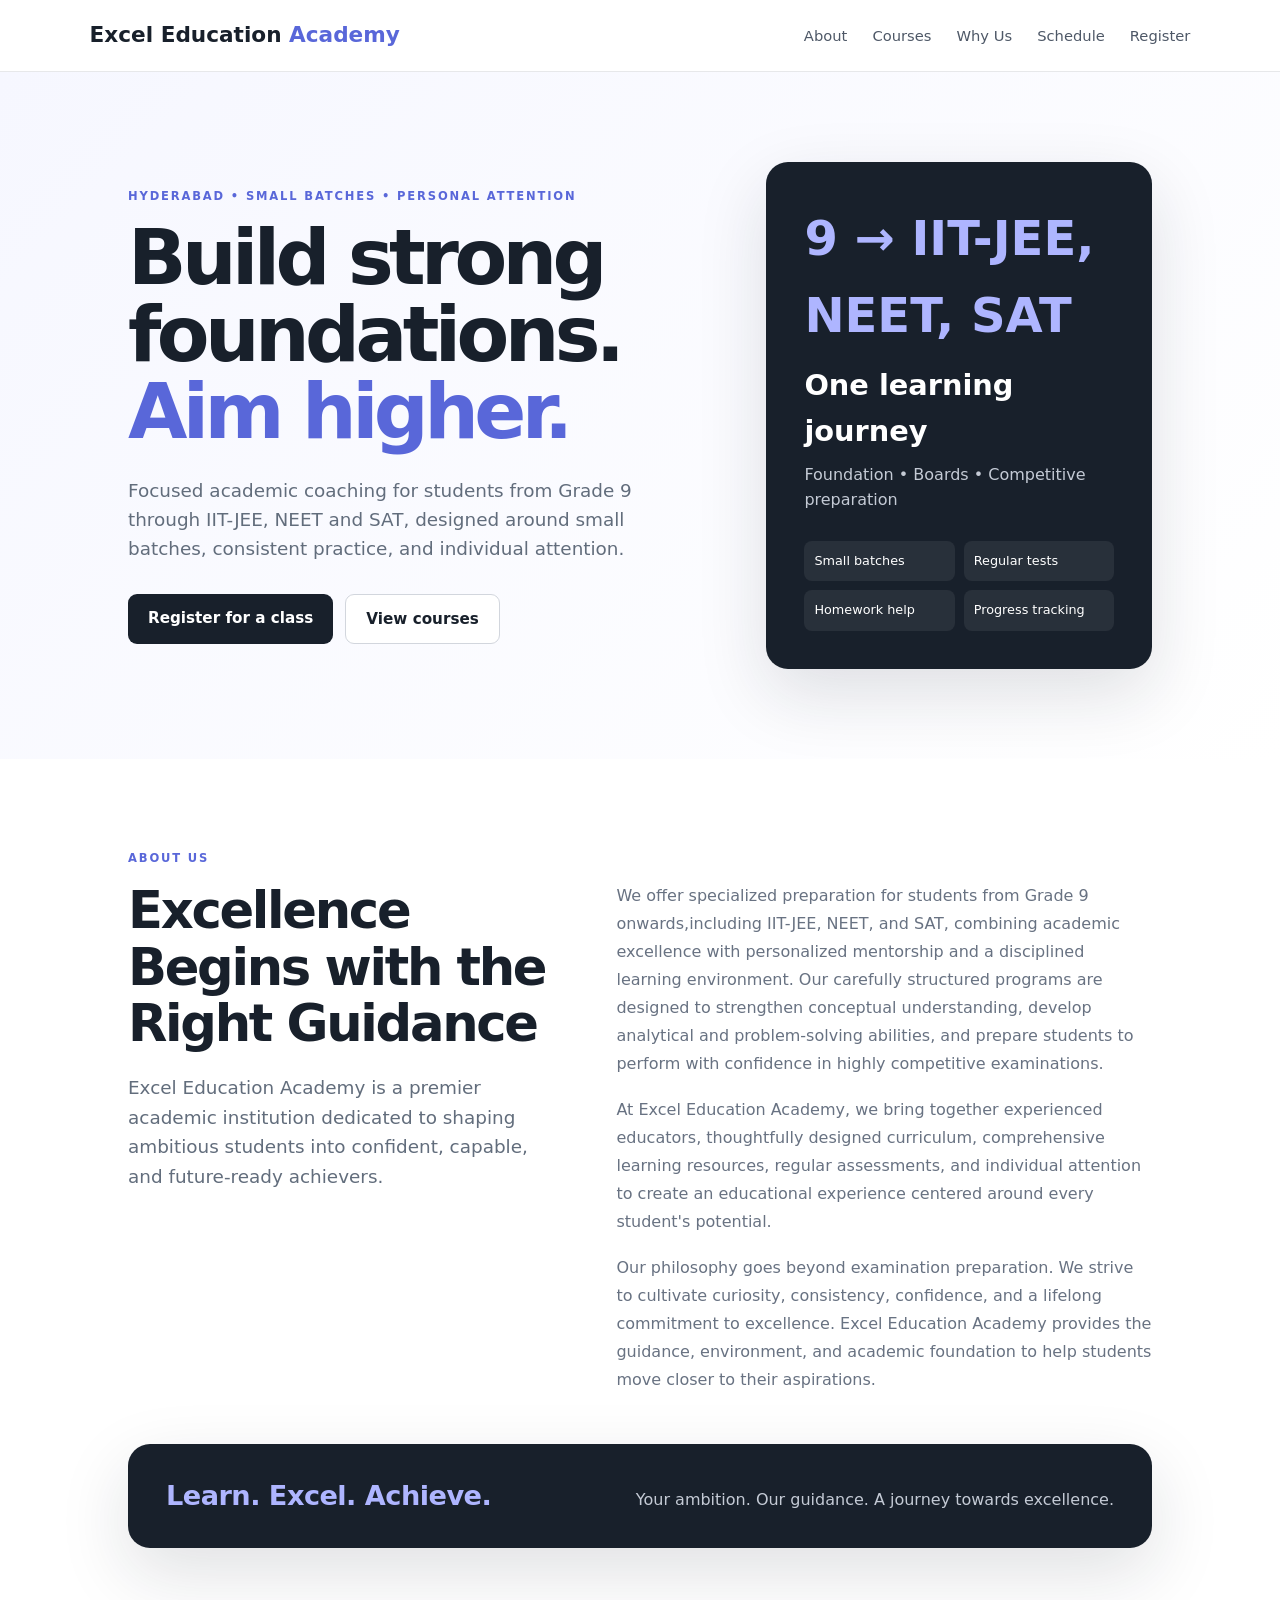
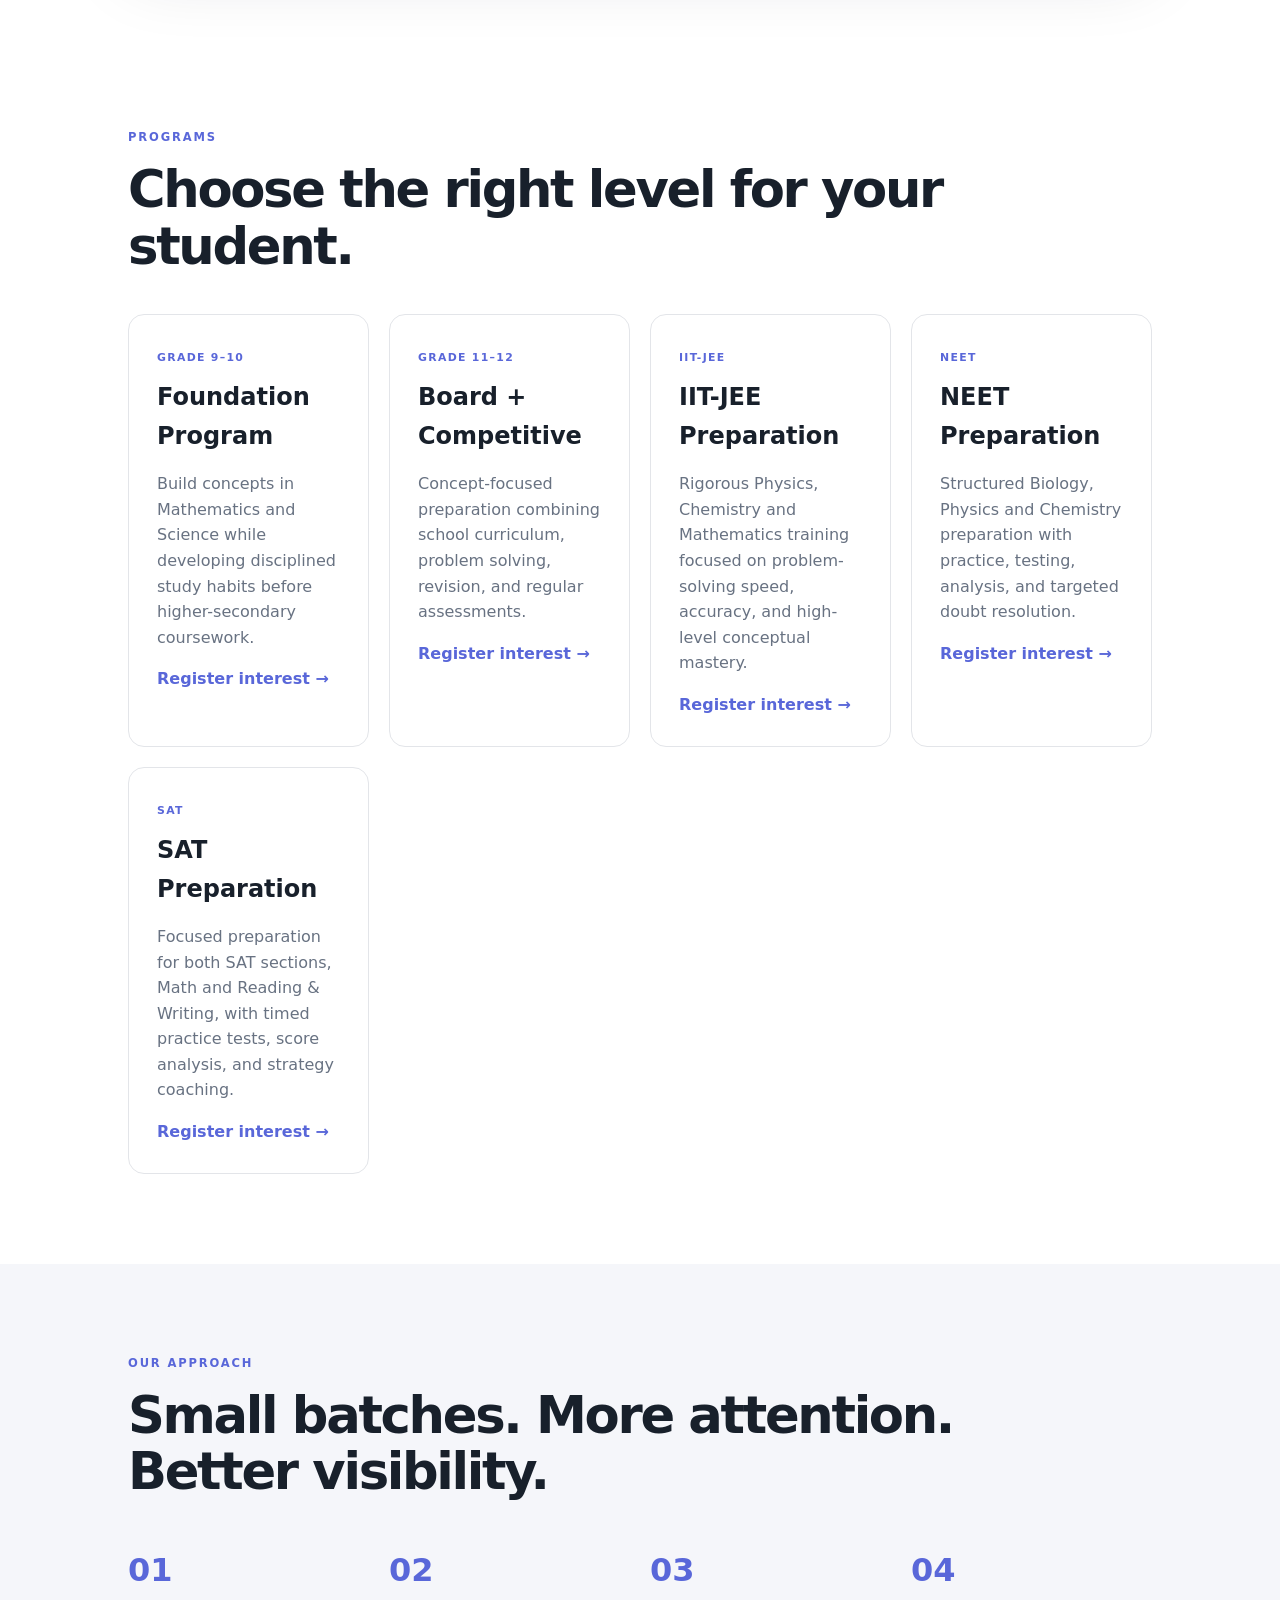
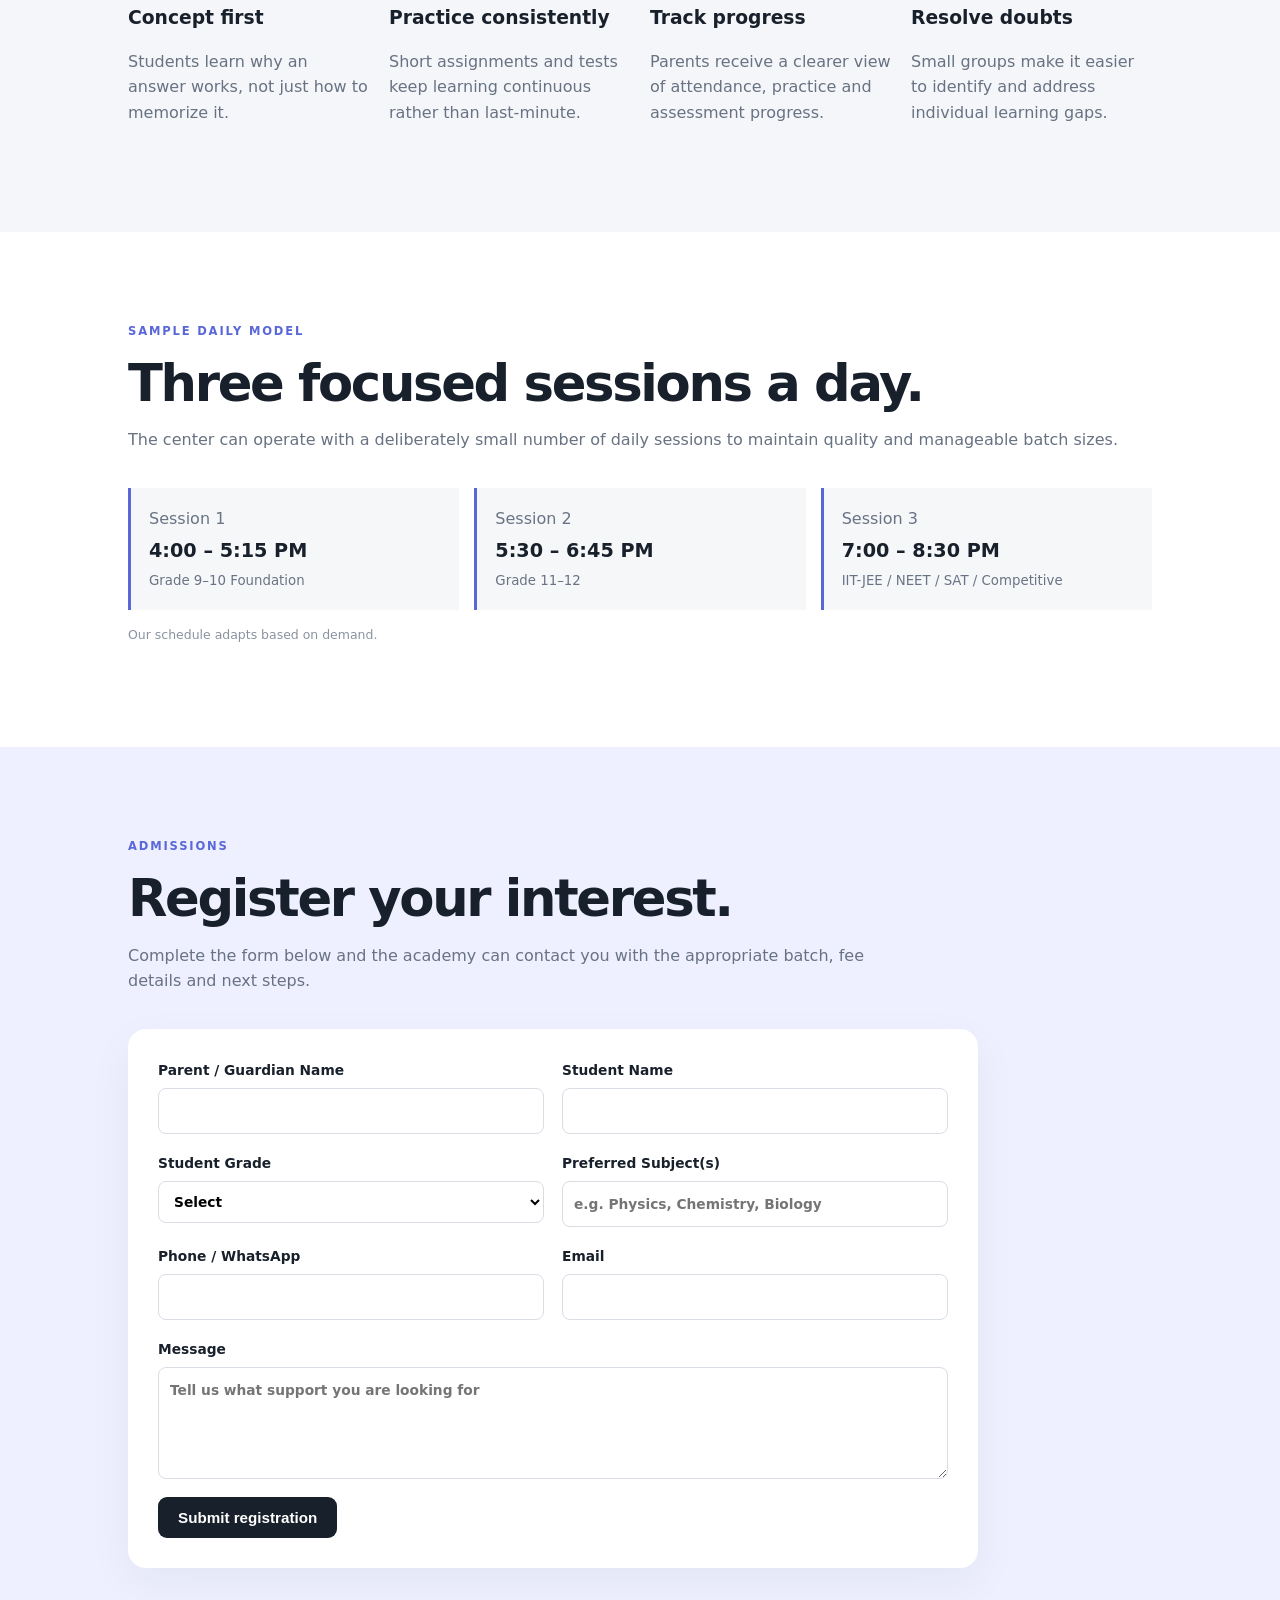
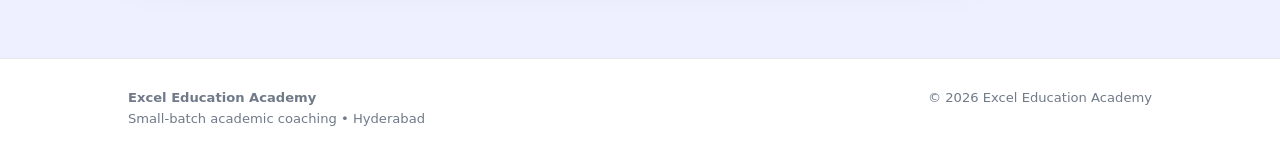
==== index.html @ d850e9dc "Update index.html" ====
<!DOCTYPE html>
<html lang="en">
<head>
<meta charset="UTF-8">
<meta name="viewport" content="width=device-width, initial-scale=1.0">
<meta name="description" content="Small-batch academic coaching for Grade 9 through IIT JEE, NEET and SAT">
<title>Excel Education Academy | Small-Batch Coaching</title>
<link rel="stylesheet" href="style.css">
</head>
<body>
<header>
  <div class="brand">Excel Education<span> Academy</span></div>
  <nav>
    <a href="#about">About</a>
    <a href="#courses">Courses</a>
    <a href="#why">Why Us</a>
    <a href="#schedule">Schedule</a>
    <a href="#register">Register</a>
  </nav>
</header>

<section class="hero">
  <div>
    <div class="eyebrow">HYDERABAD • SMALL BATCHES • PERSONAL ATTENTION</div>
    <h1>Build strong foundations.<br><em>Aim higher.</em></h1>
    <p>Focused academic coaching for students from Grade 9 through IIT-JEE, NEET and SAT, designed around small batches, consistent practice, and individual attention.</p>
    <div class="buttons">
      <a class="btn dark" href="#register">Register for a class</a>
      <a class="btn light" href="#courses">View courses</a>
    </div>
  </div>
  <div class="hero-box">
    <div class="number">9 → IIT-JEE, NEET, SAT</div>
    <h3>One learning journey</h3>
    <p>Foundation • Boards • Competitive preparation</p>
    <div class="mini-grid"><span>Small batches</span><span>Regular tests</span><span>Homework help</span><span>Progress tracking</span></div>
  </div>
</section>

<section id="about" class="section">
  <div class="eyebrow">ABOUT US</div>
  <div class="about-wrap">
    <div class="about-lead">
      <h2>Excellence Begins with the Right Guidance</h2>
      <p class="lede">Excel Education Academy is a premier academic institution dedicated to shaping ambitious students into confident, capable, and future-ready achievers.</p>
    </div>
    <div class="about-body">
      <p>We offer specialized preparation for students from Grade 9 onwards,including IIT-JEE, NEET, and SAT, combining academic excellence with personalized mentorship and a disciplined learning environment. Our carefully structured programs are designed to strengthen conceptual understanding, develop analytical and problem-solving abilities, and prepare students to perform with confidence in highly competitive examinations.</p>
      <p>At Excel Education Academy, we bring together experienced educators, thoughtfully designed curriculum, comprehensive learning resources, regular assessments, and individual attention to create an educational experience centered around every student's potential.</p>
      <p>Our philosophy goes beyond examination preparation. We strive to cultivate curiosity, consistency, confidence, and a lifelong commitment to excellence. Excel Education Academy provides the guidance, environment, and academic foundation to help students move closer to their aspirations.</p>
    </div>
  </div>
  <div class="about-close">
    <p class="motto">Learn. Excel. Achieve.</p>
    <p class="sub">Your ambition. Our guidance. A journey towards excellence.</p>
  </div>
</section>

<section id="courses" class="section">
  <div class="eyebrow">PROGRAMS</div>
  <h2>Choose the right level for your student.</h2>
  
<div class="cards">
  <article>
    <b>GRADE 9–10</b>
    <h3>Foundation Program</h3>
    <p>Build concepts in Mathematics and Science while developing disciplined study habits before higher-secondary coursework.</p>
    <a href="#register">Register interest →</a>
  </article>

  <article>
    <b>GRADE 11–12</b>
    <h3>Board + Competitive</h3>
    <p>Concept-focused preparation combining school curriculum, problem solving, revision, and regular assessments.</p>
    <a href="#register">Register interest →</a>
  </article>

  <article>
    <b>IIT-JEE</b>
    <h3>IIT-JEE Preparation</h3>
    <p>Rigorous Physics, Chemistry and Mathematics training focused on problem-solving speed, accuracy, and high-level conceptual mastery.</p>
    <a href="#register">Register interest →</a>
  </article>

  <article>
    <b>NEET</b>
    <h3>NEET Preparation</h3>
    <p>Structured Biology, Physics and Chemistry preparation with practice, testing, analysis, and targeted doubt resolution.</p>
    <a href="#register">Register interest →</a>
  </article>

  <article>
    <b>SAT</b>
    <h3>SAT Preparation</h3>
    <p>Focused preparation for both SAT sections, Math and Reading & Writing, with timed practice tests, score analysis, and strategy coaching.</p>
    <a href="#register">Register interest →</a>
  </article>
</div>

</section>

<section id="why" class="section pale">
  <div class="eyebrow">OUR APPROACH</div>
  <h2>Small batches. More attention. Better visibility.</h2>
  <div class="features">
    <div><strong>01</strong><h3>Concept first</h3><p>Students learn why an answer works, not just how to memorize it.</p></div>
    <div><strong>02</strong><h3>Practice consistently</h3><p>Short assignments and tests keep learning continuous rather than last-minute.</p></div>
    <div><strong>03</strong><h3>Track progress</h3><p>Parents receive a clearer view of attendance, practice and assessment progress.</p></div>
    <div><strong>04</strong><h3>Resolve doubts</h3><p>Small groups make it easier to identify and address individual learning gaps.</p></div>
  </div>
</section>

<section id="schedule" class="section">
  <div class="eyebrow">SAMPLE DAILY MODEL</div>
  <h2>Three focused sessions a day.</h2>
  <p class="intro">The center can operate with a deliberately small number of daily sessions to maintain quality and manageable batch sizes.</p>
  <div class="schedule">
    <div><span>Session 1</span><b>4:00 – 5:15 PM</b><small>Grade 9–10 Foundation</small></div>
    <div><span>Session 2</span><b>5:30 – 6:45 PM</b><small>Grade 11–12</small></div>
    <div><span>Session 3</span><b>7:00 – 8:30 PM</b><small>IIT-JEE / NEET / SAT / Competitive</small></div>
  </div>
  <p class="note">Our schedule adapts based on demand.</p>
</section>

<section id="register" class="register">
  <div class="section">
    <div class="eyebrow">ADMISSIONS</div>
    <h2>Register your interest.</h2>
    <p class="intro">Complete the form below and the academy can contact you with the appropriate batch, fee details and next steps.</p>
    <form action="https://formsubmit.co/connect.sristi@gmail.com" method="POST">
      <input type="hidden" name="_subject" value="New Excel Education Academy Registration">
      <input type="hidden" name="_captcha" value="true">
      <input type="hidden" name="_template" value="table">
      <label>Parent / Guardian Name<input required name="parent_name" type="text"></label>
      <label>Student Name<input required name="student_name" type="text"></label>
      <label>Student Grade
        <select required name="grade">
          <option value="">Select</option><option>Grade 9</option><option>Grade 10</option>
          <option>Grade 11</option><option>Grade 12</option><option>IIT-JEE</option><option>NEET</option><option>SAT</option>
        </select>
      </label>
      <label>Preferred Subject(s)<input name="subjects" type="text" placeholder="e.g. Physics, Chemistry, Biology"></label>
      <label>Phone / WhatsApp<input required name="phone" type="tel"></label>
      <label>Email<input required name="email" type="email"></label>
      <label>Message<textarea name="message" rows="4" placeholder="Tell us what support you are looking for"></textarea></label>
      <button class="btn dark" type="submit">Submit registration</button>
      </form>
  </div>
</section>

<footer>
  <div><strong>Excel Education Academy</strong><br>Small-batch academic coaching • Hyderabad</div>
  <div>© 2026 Excel Education Academy</div>
</footer>
</body>
</html>
---- style.css ----
*{box-sizing:border-box}html{scroll-behavior:smooth}body{margin:0;font-family:Inter,system-ui,-apple-system,"Segoe UI",sans-serif;color:#18202b;line-height:1.6}header{height:72px;padding:0 7%;display:flex;align-items:center;justify-content:space-between;border-bottom:1px solid #e7e8ea;background:#fff;position:sticky;top:0;z-index:5}.brand{font-size:1.35rem;font-weight:850}.brand span{color:#5967d9}nav{display:flex;gap:25px}nav a{text-decoration:none;color:#4e5867;font-size:.92rem}.hero{padding:90px 10%;min-height:570px;display:grid;grid-template-columns:1.2fr .8fr;gap:60px;align-items:center;background:linear-gradient(135deg,#f6f7ff,#fff)}.eyebrow{font-size:.72rem;font-weight:850;letter-spacing:.16em;color:#5967d9;margin-bottom:15px}.hero h1{font-size:clamp(3rem,6vw,5.6rem);line-height:1;letter-spacing:-.06em;margin:0}.hero h1 em{font-style:normal;color:#5967d9}.hero p{font-size:1.15rem;color:#626d7c;max-width:650px;margin:25px 0 30px}.buttons{display:flex;gap:12px;flex-wrap:wrap}.btn{display:inline-block;padding:12px 20px;border-radius:9px;text-decoration:none;font-weight:750;border:0;cursor:pointer;font-size:.95rem}.dark{background:#18202b;color:#fff}.dark:hover{background:#5967d9}.light{border:1px solid #d2d6dd;color:#18202b;background:#fff}.hero-box{background:#18202b;color:#fff;border-radius:22px;padding:38px;min-height:320px;display:flex;flex-direction:column;justify-content:center;box-shadow:0 25px 70px #18202b22}.number{font-size:3rem;font-weight:850;color:#aeb5ff}.hero-box h3{font-size:1.8rem;margin:8px 0}.hero-box p{font-size:1rem;margin:0;color:#c4cad5}.mini-grid{display:grid;grid-template-columns:1fr 1fr;gap:9px;margin-top:28px}.mini-grid span{padding:10px;background:#ffffff12;border-radius:8px;font-size:.8rem}.section{padding:90px 10%;max-width:1400px;margin:auto}.section h2,.register h2{font-size:clamp(2.1rem,4vw,3.5rem);line-height:1.1;letter-spacing:-.045em;margin:0;max-width:850px}.cards{display:grid;grid-template-columns:repeat(4,1fr);gap:20px;margin-top:40px}.cards article{border:1px solid #e3e5e9;border-radius:16px;padding:28px;min-height:260px}.cards b{font-size:.68rem;color:#5967d9;letter-spacing:.12em}.cards h3{font-size:1.5rem;margin:10px 0}.cards p,.intro{color:#687282}.cards a{color:#5967d9;font-weight:750;text-decoration:none}.pale{max-width:none;background:#f5f6fa}.features{max-width:1200px;margin:45px auto 0;display:grid;grid-template-columns:repeat(4,1fr);gap:20px}.features strong{font-size:2rem;color:#5967d9}.features h3{margin:7px 0}.features p{color:#687282}.schedule{display:grid;grid-template-columns:repeat(3,1fr);gap:15px;margin-top:35px}.schedule div{border-left:3px solid #5967d9;padding:18px;background:#f6f7f9}.schedule span,.schedule small{display:block;color:#697385}.schedule b{display:block;font-size:1.2rem;margin:4px 0}.note{font-size:.78rem;color:#8b93a0;margin-top:15px}.register{background:#eef0ff}.register form{max-width:850px;margin-top:35px;background:#fff;padding:30px;border-radius:18px;display:grid;grid-template-columns:1fr 1fr;gap:18px;box-shadow:0 15px 45px #18202b0d}.register label{font-weight:700;font-size:.86rem}.register label:nth-of-type(7){grid-column:1/-1}.register input,.register select,.register textarea{display:block;width:100%;margin-top:7px;border:1px solid #d9dde4;border-radius:8px;padding:11px;font:inherit;background:#fff}.register button{width:max-content}.form-note{grid-column:1/-1;font-size:.75rem;color:#7d8794;margin:0}.register .intro{max-width:750px}footer{padding:28px 10%;border-top:1px solid #e6e8ec;display:flex;justify-content:space-between;color:#707a88;font-size:.82rem}#about{scroll-margin-top:72px}.about-wrap{display:grid;grid-template-columns:1fr 1.25fr;gap:60px;align-items:start;margin-top:0}.about-lead .lede{font-size:1.15rem;color:#626d7c;margin:22px 0 0;max-width:460px}.about-body p{color:#687282;line-height:1.75;margin:0 0 18px;max-width:62ch}.about-body p:last-child{margin-bottom:0}.about-close{margin-top:50px;background:#18202b;color:#fff;border-radius:22px;padding:30px 38px;display:flex;flex-wrap:wrap;align-items:baseline;justify-content:space-between;gap:10px 40px;box-shadow:0 25px 70px #18202b22}.about-close .motto{font-size:1.7rem;font-weight:850;letter-spacing:-.02em;color:#aeb5ff;margin:0}.about-close .sub{color:#c4cad5;margin:0}@media(max-width:1100px){.cards{grid-template-columns:repeat(2,1fr)}}@media(max-width:850px){header{padding:0 5%}nav{gap:10px}nav a:nth-child(-n+3){display:none}.hero{grid-template-columns:1fr;padding:70px 7%}.section{padding:70px 7%}.cards,.features,.schedule{grid-template-columns:1fr}.register form{grid-template-columns:1fr}.register label:nth-of-type(7){grid-column:auto}.about-wrap{grid-template-columns:1fr;gap:24px}.about-close{padding:26px}.form-note{grid-column:auto}footer{padding:25px 7%;display:block}footer div+div{margin-top:10px}}
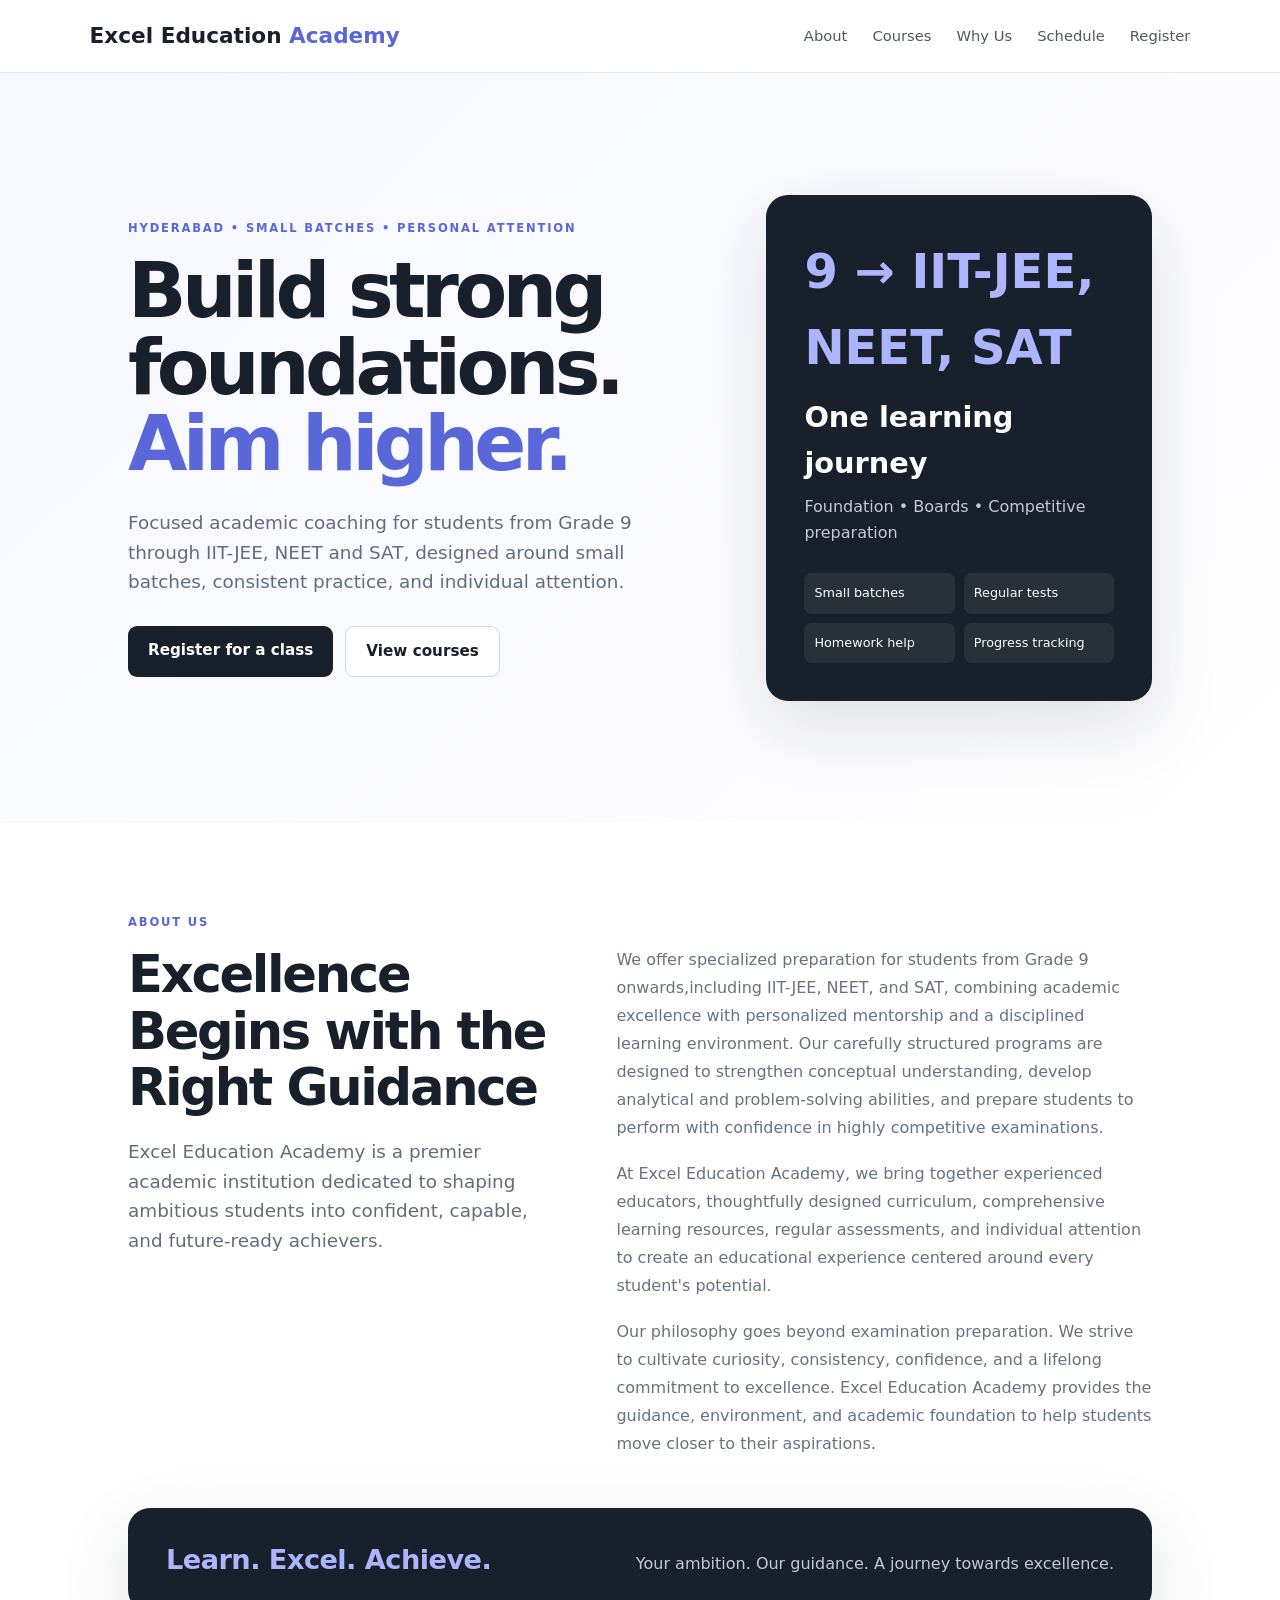
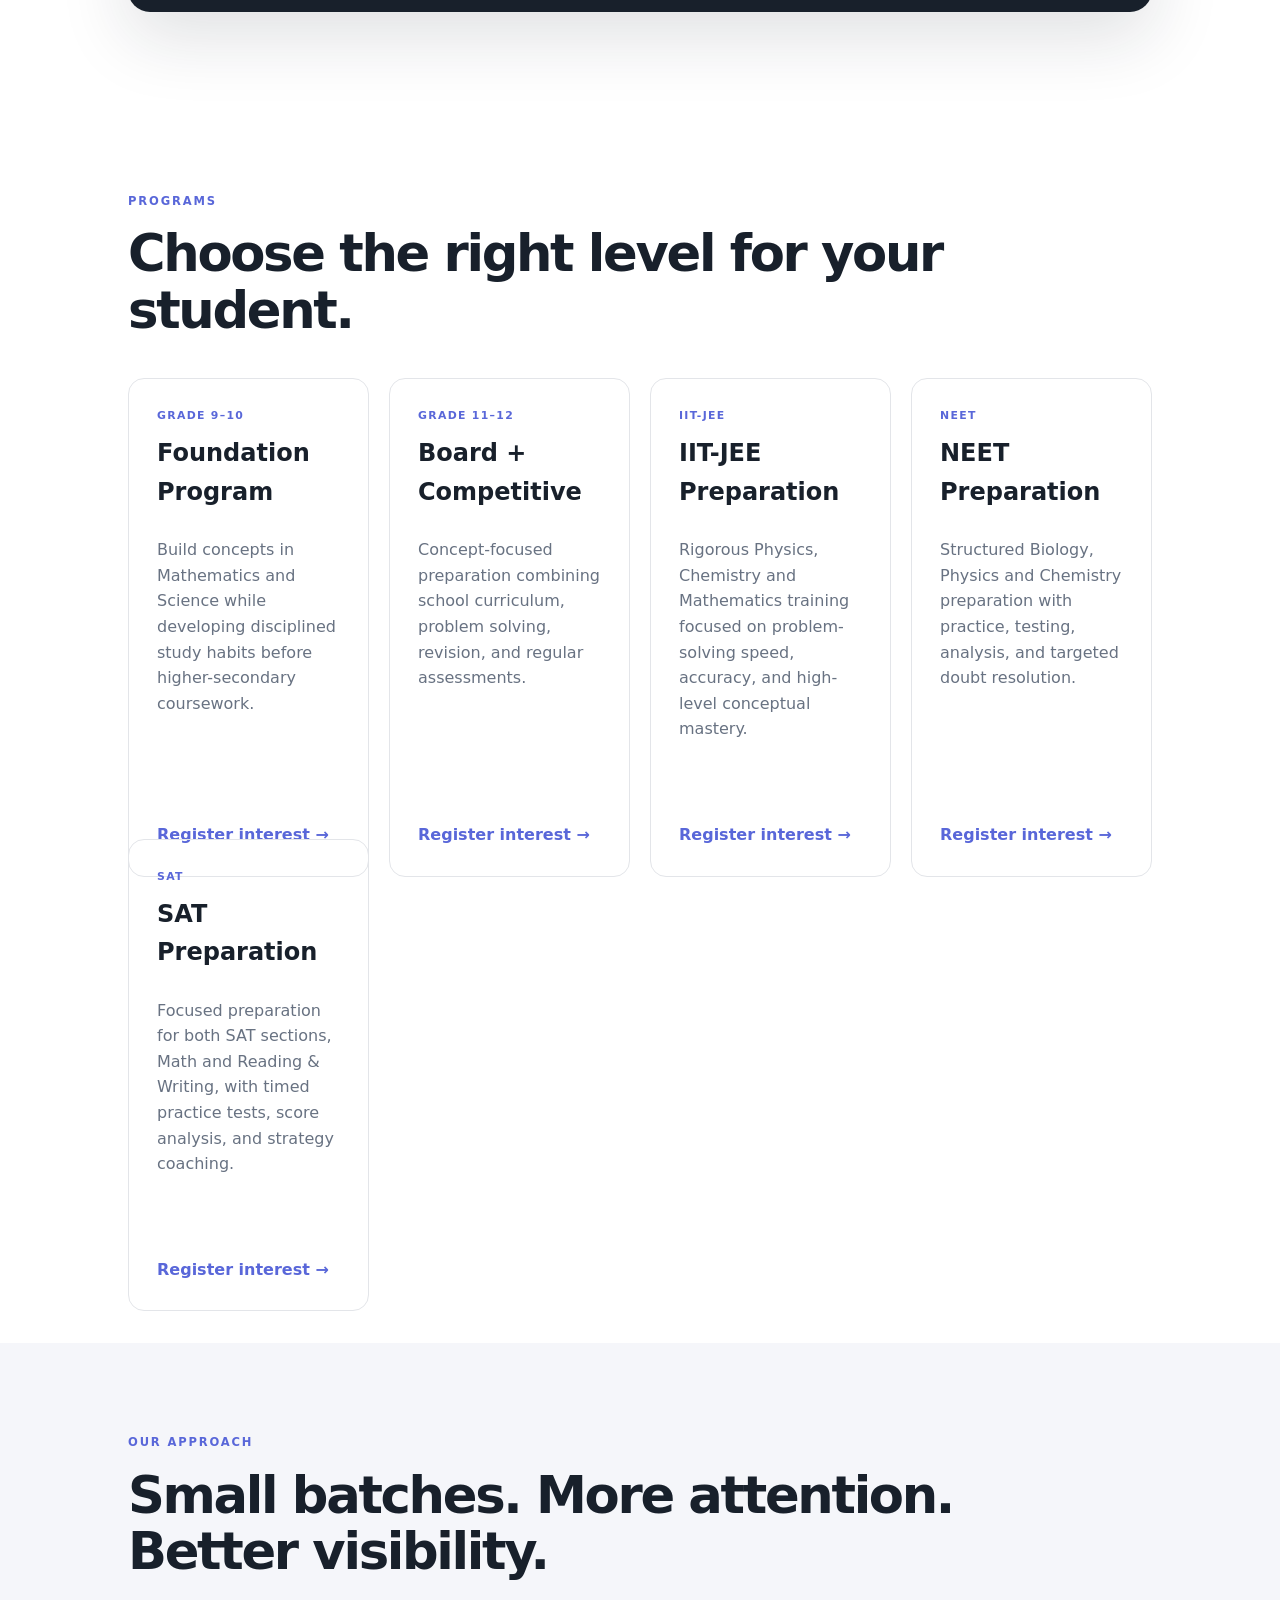
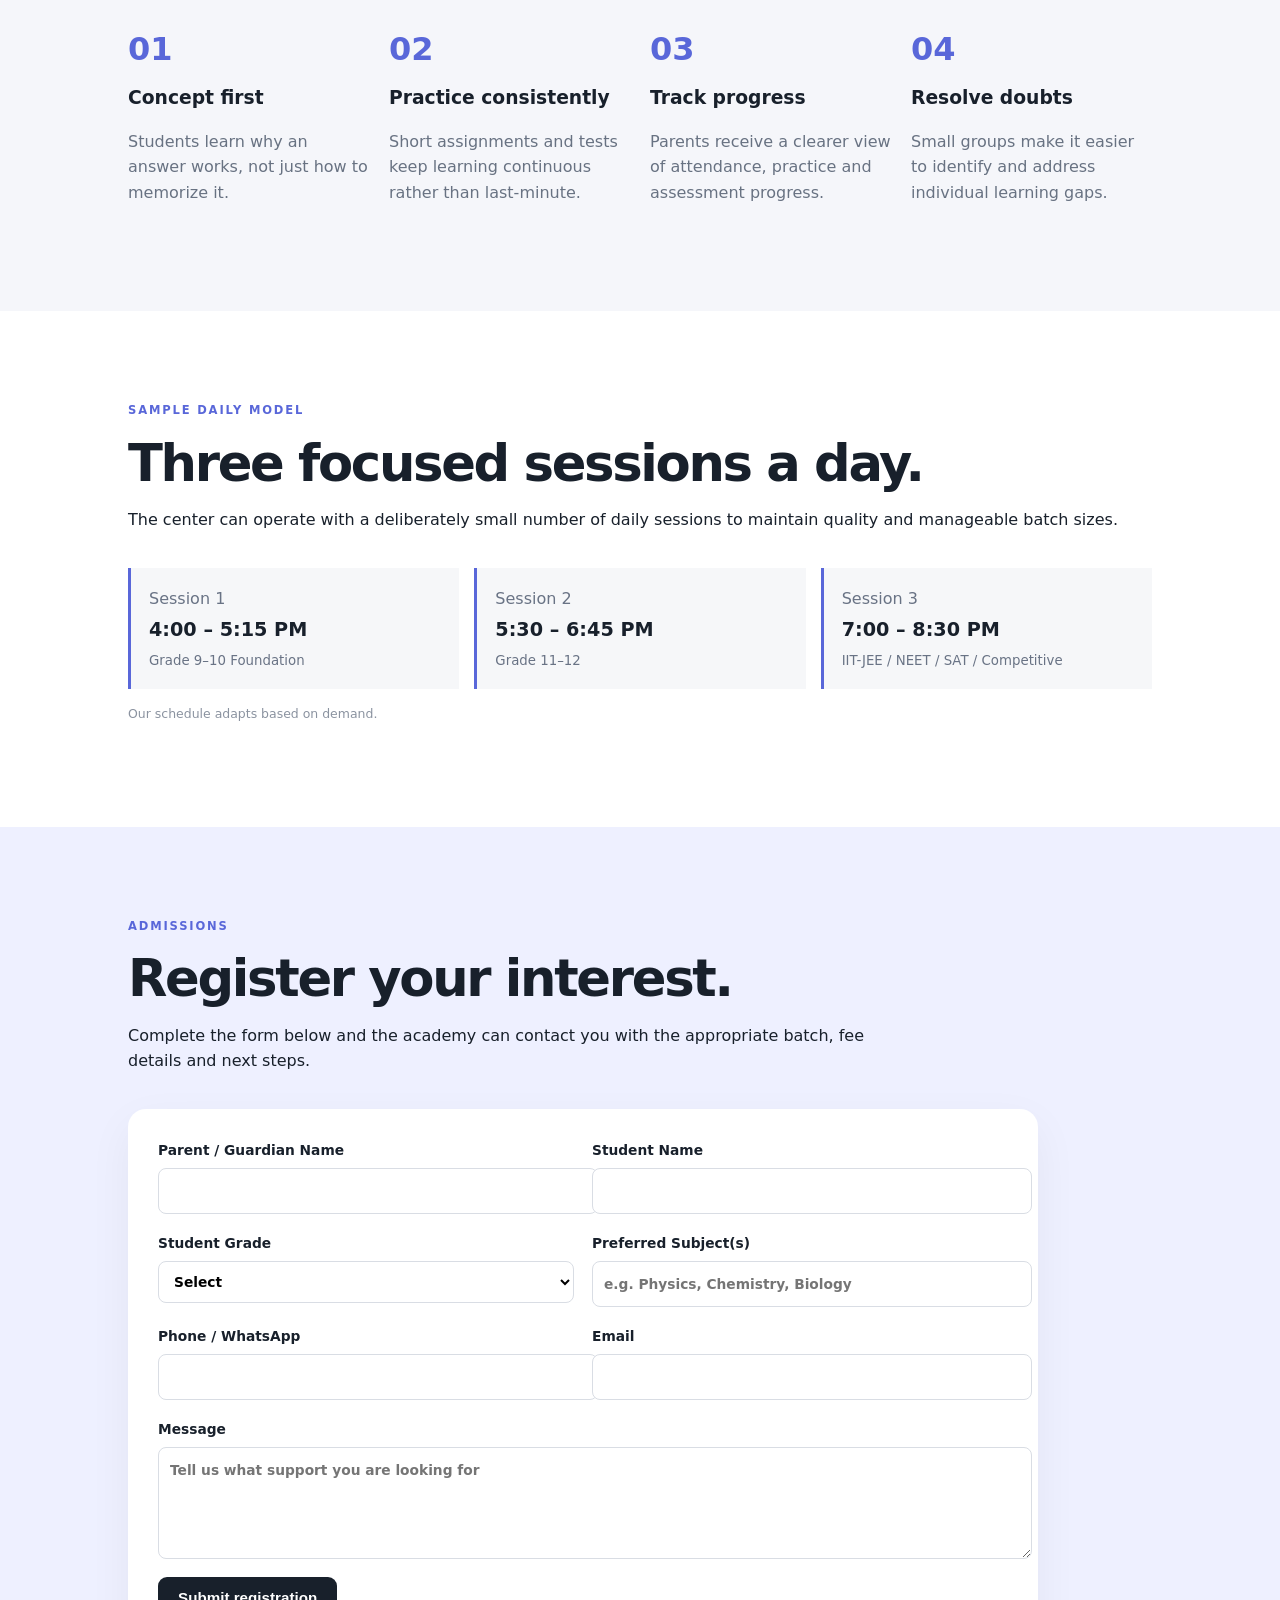
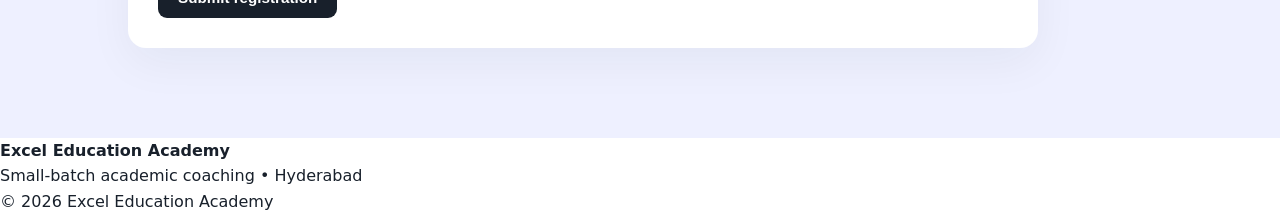
==== commit 690b545c: "Update index.html" ====
--- a/index.html
+++ b/index.html
@@ -59,7 +59,6 @@
 <section id="courses" class="section">
   <div class="eyebrow">PROGRAMS</div>
   <h2>Choose the right level for your student.</h2>
-  
 <div class="cards">
   <article>
     <b>GRADE 9–10</b>
--- a/style.css
+++ b/style.css
@@ -1 +1,427 @@
-*{box-sizing:border-box}html{scroll-behavior:smooth}body{margin:0;font-family:Inter,system-ui,-apple-system,"Segoe UI",sans-serif;color:#18202b;line-height:1.6}header{height:72px;padding:0 7%;display:flex;align-items:center;justify-content:space-between;border-bottom:1px solid #e7e8ea;background:#fff;position:sticky;top:0;z-index:5}.brand{font-size:1.35rem;font-weight:850}.brand span{color:#5967d9}nav{display:flex;gap:25px}nav a{text-decoration:none;color:#4e5867;font-size:.92rem}.hero{padding:90px 10%;min-height:570px;display:grid;grid-template-columns:1.2fr .8fr;gap:60px;align-items:center;background:linear-gradient(135deg,#f6f7ff,#fff)}.eyebrow{font-size:.72rem;font-weight:850;letter-spacing:.16em;color:#5967d9;margin-bottom:15px}.hero h1{font-size:clamp(3rem,6vw,5.6rem);line-height:1;letter-spacing:-.06em;margin:0}.hero h1 em{font-style:normal;color:#5967d9}.hero p{font-size:1.15rem;color:#626d7c;max-width:650px;margin:25px 0 30px}.buttons{display:flex;gap:12px;flex-wrap:wrap}.btn{display:inline-block;padding:12px 20px;border-radius:9px;text-decoration:none;font-weight:750;border:0;cursor:pointer;font-size:.95rem}.dark{background:#18202b;color:#fff}.dark:hover{background:#5967d9}.light{border:1px solid #d2d6dd;color:#18202b;background:#fff}.hero-box{background:#18202b;color:#fff;border-radius:22px;padding:38px;min-height:320px;display:flex;flex-direction:column;justify-content:center;box-shadow:0 25px 70px #18202b22}.number{font-size:3rem;font-weight:850;color:#aeb5ff}.hero-box h3{font-size:1.8rem;margin:8px 0}.hero-box p{font-size:1rem;margin:0;color:#c4cad5}.mini-grid{display:grid;grid-template-columns:1fr 1fr;gap:9px;margin-top:28px}.mini-grid span{padding:10px;background:#ffffff12;border-radius:8px;font-size:.8rem}.section{padding:90px 10%;max-width:1400px;margin:auto}.section h2,.register h2{font-size:clamp(2.1rem,4vw,3.5rem);line-height:1.1;letter-spacing:-.045em;margin:0;max-width:850px}.cards{display:grid;grid-template-columns:repeat(4,1fr);gap:20px;margin-top:40px}.cards article{border:1px solid #e3e5e9;border-radius:16px;padding:28px;min-height:260px}.cards b{font-size:.68rem;color:#5967d9;letter-spacing:.12em}.cards h3{font-size:1.5rem;margin:10px 0}.cards p,.intro{color:#687282}.cards a{color:#5967d9;font-weight:750;text-decoration:none}.pale{max-width:none;background:#f5f6fa}.features{max-width:1200px;margin:45px auto 0;display:grid;grid-template-columns:repeat(4,1fr);gap:20px}.features strong{font-size:2rem;color:#5967d9}.features h3{margin:7px 0}.features p{color:#687282}.schedule{display:grid;grid-template-columns:repeat(3,1fr);gap:15px;margin-top:35px}.schedule div{border-left:3px solid #5967d9;padding:18px;background:#f6f7f9}.schedule span,.schedule small{display:block;color:#697385}.schedule b{display:block;font-size:1.2rem;margin:4px 0}.note{font-size:.78rem;color:#8b93a0;margin-top:15px}.register{background:#eef0ff}.register form{max-width:850px;margin-top:35px;background:#fff;padding:30px;border-radius:18px;display:grid;grid-template-columns:1fr 1fr;gap:18px;box-shadow:0 15px 45px #18202b0d}.register label{font-weight:700;font-size:.86rem}.register label:nth-of-type(7){grid-column:1/-1}.register input,.register select,.register textarea{display:block;width:100%;margin-top:7px;border:1px solid #d9dde4;border-radius:8px;padding:11px;font:inherit;background:#fff}.register button{width:max-content}.form-note{grid-column:1/-1;font-size:.75rem;color:#7d8794;margin:0}.register .intro{max-width:750px}footer{padding:28px 10%;border-top:1px solid #e6e8ec;display:flex;justify-content:space-between;color:#707a88;font-size:.82rem}#about{scroll-margin-top:72px}.about-wrap{display:grid;grid-template-columns:1fr 1.25fr;gap:60px;align-items:start;margin-top:0}.about-lead .lede{font-size:1.15rem;color:#626d7c;margin:22px 0 0;max-width:460px}.about-body p{color:#687282;line-height:1.75;margin:0 0 18px;max-width:62ch}.about-body p:last-child{margin-bottom:0}.about-close{margin-top:50px;background:#18202b;color:#fff;border-radius:22px;padding:30px 38px;display:flex;flex-wrap:wrap;align-items:baseline;justify-content:space-between;gap:10px 40px;box-shadow:0 25px 70px #18202b22}.about-close .motto{font-size:1.7rem;font-weight:850;letter-spacing:-.02em;color:#aeb5ff;margin:0}.about-close .sub{color:#c4cad5;margin:0}@media(max-width:1100px){.cards{grid-template-columns:repeat(2,1fr)}}@media(max-width:850px){header{padding:0 5%}nav{gap:10px}nav a:nth-child(-n+3){display:none}.hero{grid-template-columns:1fr;padding:70px 7%}.section{padding:70px 7%}.cards,.features,.schedule{grid-template-columns:1fr}.register form{grid-template-columns:1fr}.register label:nth-of-type(7){grid-column:auto}.about-wrap{grid-template-columns:1fr;gap:24px}.about-close{padding:26px}.form-note{grid-column:auto}footer{padding:25px 7%;display:block}footer div+div{margin-top:10px}}+```css
+*{box-sizing:border-box}
+html{scroll-behavior:smooth}
+body{margin:0;font-family:Inter,system-ui,-apple-system,"Segoe UI",sans-serif;color:#18202b;line-height:1.6}
+
+header{
+  height:72px;
+  padding:0 7%;
+  display:flex;
+  align-items:center;
+  justify-content:space-between;
+  border-bottom:1px solid #e7e8ea;
+  background:#fff;
+  position:sticky;
+  top:0;
+  z-index:5
+}
+
+.brand{font-size:1.35rem;font-weight:850}
+.brand span{color:#5967d9}
+
+nav{display:flex;gap:25px}
+nav a{text-decoration:none;color:#4e5867;font-size:.92rem}
+
+.hero{
+  padding:90px 10%;
+  min-height:570px;
+  display:grid;
+  grid-template-columns:1.2fr .8fr;
+  gap:60px;
+  align-items:center;
+  background:linear-gradient(135deg,#f6f7ff,#fff)
+}
+
+.eyebrow{
+  font-size:.72rem;
+  font-weight:850;
+  letter-spacing:.16em;
+  color:#5967d9;
+  margin-bottom:15px
+}
+
+.hero h1{
+  font-size:clamp(3rem,6vw,5.6rem);
+  line-height:1;
+  letter-spacing:-.06em;
+  margin:0
+}
+
+.hero h1 em{font-style:normal;color:#5967d9}
+
+.hero p{
+  font-size:1.15rem;
+  color:#626d7c;
+  max-width:650px;
+  margin:25px 0 30px
+}
+
+.buttons{display:flex;gap:12px;flex-wrap:wrap}
+
+.btn{
+  display:inline-block;
+  padding:12px 20px;
+  border-radius:9px;
+  text-decoration:none;
+  font-weight:750;
+  border:0;
+  cursor:pointer;
+  font-size:.95rem
+}
+
+.dark{background:#18202b;color:#fff}
+.dark:hover{background:#5967d9}
+
+.light{
+  border:1px solid #d2d6dd;
+  color:#18202b;
+  background:#fff
+}
+
+.hero-box{
+  background:#18202b;
+  color:#fff;
+  border-radius:22px;
+  padding:38px;
+  min-height:320px;
+  display:flex;
+  flex-direction:column;
+  justify-content:center;
+  box-shadow:0 25px 70px #18202b22
+}
+
+.number{font-size:3rem;font-weight:850;color:#aeb5ff}
+
+.hero-box h3{font-size:1.8rem;margin:8px 0}
+
+.hero-box p{
+  font-size:1rem;
+  margin:0;
+  color:#c4cad5
+}
+
+.mini-grid{
+  display:grid;
+  grid-template-columns:1fr 1fr;
+  gap:9px;
+  margin-top:28px
+}
+
+.mini-grid span{
+  padding:10px;
+  background:#ffffff12;
+  border-radius:8px;
+  font-size:.8rem
+}
+
+.section{
+  padding:90px 10%;
+  max-width:1400px;
+  margin:auto
+}
+
+.section h2,.register h2{
+  font-size:clamp(2.1rem,4vw,3.5rem);
+  line-height:1.1;
+  letter-spacing:-.045em;
+  margin:0;
+  max-width:850px
+}
+
+
+/* =========================
+   PROGRAM CARDS
+   ========================= */
+
+.cards{
+  display:grid;
+  grid-template-columns:repeat(4,1fr);
+  gap:20px;
+  margin-top:40px;
+  align-items:stretch;
+}
+
+.cards article{
+  border:1px solid #e3e5e9;
+  border-radius:16px;
+  padding:28px;
+  min-height:260px;
+
+  /* Keeps all content arranged vertically */
+  display:flex;
+  flex-direction:column;
+  height:100%;
+}
+
+.cards b{
+  font-size:.68rem;
+  color:#5967d9;
+  letter-spacing:.12em
+}
+
+.cards h3{
+  font-size:1.5rem;
+  margin:10px 0
+}
+
+.cards p{
+  color:#687282;
+
+  /* Allows the paragraph to expand so the link
+     stays at the same vertical position */
+  flex-grow:1;
+  margin-bottom:22px;
+}
+
+.cards a{
+  color:#5967d9;
+  font-weight:750;
+  text-decoration:none;
+  margin-top:auto;
+}
+
+
+/* =========================
+   OTHER SECTIONS
+   ========================= */
+
+.pale{
+  max-width:none;
+  background:#f5f6fa
+}
+
+.features{
+  max-width:1200px;
+  margin:45px auto 0;
+  display:grid;
+  grid-template-columns:repeat(4,1fr);
+  gap:20px
+}
+
+.features strong{
+  font-size:2rem;
+  color:#5967d9
+}
+
+.features h3{margin:7px 0}
+.features p{color:#687282}
+
+.schedule{
+  display:grid;
+  grid-template-columns:repeat(3,1fr);
+  gap:15px;
+  margin-top:35px
+}
+
+.schedule div{
+  border-left:3px solid #5967d9;
+  padding:18px;
+  background:#f6f7f9
+}
+
+.schedule span,.schedule small{
+  display:block;
+  color:#697385
+}
+
+.schedule b{
+  display:block;
+  font-size:1.2rem;
+  margin:4px 0
+}
+
+.note{
+  font-size:.78rem;
+  color:#8b93a0;
+  margin-top:15px
+}
+
+
+/* =========================
+   REGISTRATION
+   ========================= */
+
+.register{
+  background:#eef0ff
+}
+
+.register form{
+  max-width:850px;
+  margin-top:35px;
+  background:#fff;
+  padding:30px;
+  border-radius:18px;
+  display:grid;
+  grid-template-columns:1fr 1fr;
+  gap:18px;
+  box-shadow:0 15px 45px #18202b0d
+}
+
+.register label{
+  font-weight:700;
+  font-size:.86rem
+}
+
+.register label:nth-of-type(7){
+  grid-column:1/-1
+}
+
+.register input,
+.register select,
+.register textarea{
+  display:block;
+  width:100%;
+  margin-top:7px;
+  border:1px solid #d9dde4;
+  border-radius:8px;
+  padding:11px;
+  font:inherit;
+  background:#fff
+}
+
+.register button{width:max-content}
+
+.form-note{
+  grid-column:1/-1;
+  font-size:.75rem;
+  color:#7d8794;
+  margin:0
+}
+
+.register .intro{
+  max-width:750px
+}
+
+
+/* =========================
+   ABOUT
+   ========================= */
+
+#about{
+  scroll-margin-top:72px
+}
+
+.about-wrap{
+  display:grid;
+  grid-template-columns:1fr 1.25fr;
+  gap:60px;
+  align-items:start;
+  margin-top:0
+}
+
+.about-lead .lede{
+  font-size:1.15rem;
+  color:#626d7c;
+  margin:22px 0 0;
+  max-width:460px
+}
+
+.about-body p{
+  color:#687282;
+  line-height:1.75;
+  margin:0 0 18px;
+  max-width:62ch
+}
+
+.about-body p:last-child{
+  margin-bottom:0
+}
+
+.about-close{
+  margin-top:50px;
+  background:#18202b;
+  color:#fff;
+  border-radius:22px;
+  padding:30px 38px;
+  display:flex;
+  flex-wrap:wrap;
+  align-items:baseline;
+  justify-content:space-between;
+  gap:10px 40px;
+  box-shadow:0 25px 70px #18202b22
+}
+
+.about-close .motto{
+  font-size:1.7rem;
+  font-weight:850;
+  letter-spacing:-.02em;
+  color:#aeb5ff;
+  margin:0
+}
+
+.about-close .sub{
+  color:#c4cad5;
+  margin:0
+}
+
+
+/* =========================
+   RESPONSIVE
+   ========================= */
+
+@media(max-width:1100px){
+  .cards{
+    grid-template-columns:repeat(2,1fr)
+  }
+}
+
+@media(max-width:850px){
+
+  header{
+    padding:0 5%
+  }
+
+  nav{
+    gap:10px
+  }
+
+  nav a:nth-child(-n+3){
+    display:none
+  }
+
+  .hero{
+    grid-template-columns:1fr;
+    padding:70px 7%
+  }
+
+  .section{
+    padding:70px 7%
+  }
+
+  .cards,
+  .features,
+  .schedule{
+    grid-template-columns:1fr
+  }
+
+  .register form{
+    grid-template-columns:1fr
+  }
+
+  .register label:nth-of-type(7){
+    grid-column:auto
+  }
+
+  .about-wrap{
+    grid-template-columns:1fr;
+    gap:24px
+  }
+
+  .about-close{
+    padding:26px
+  }
+
+  .form-note{
+    grid-column:auto
+  }
+
+  footer{
+    padding:25px 7%;
+    display:block
+  }
+
+  footer div+div{
+    margin-top:10px
+  }
+}
+```
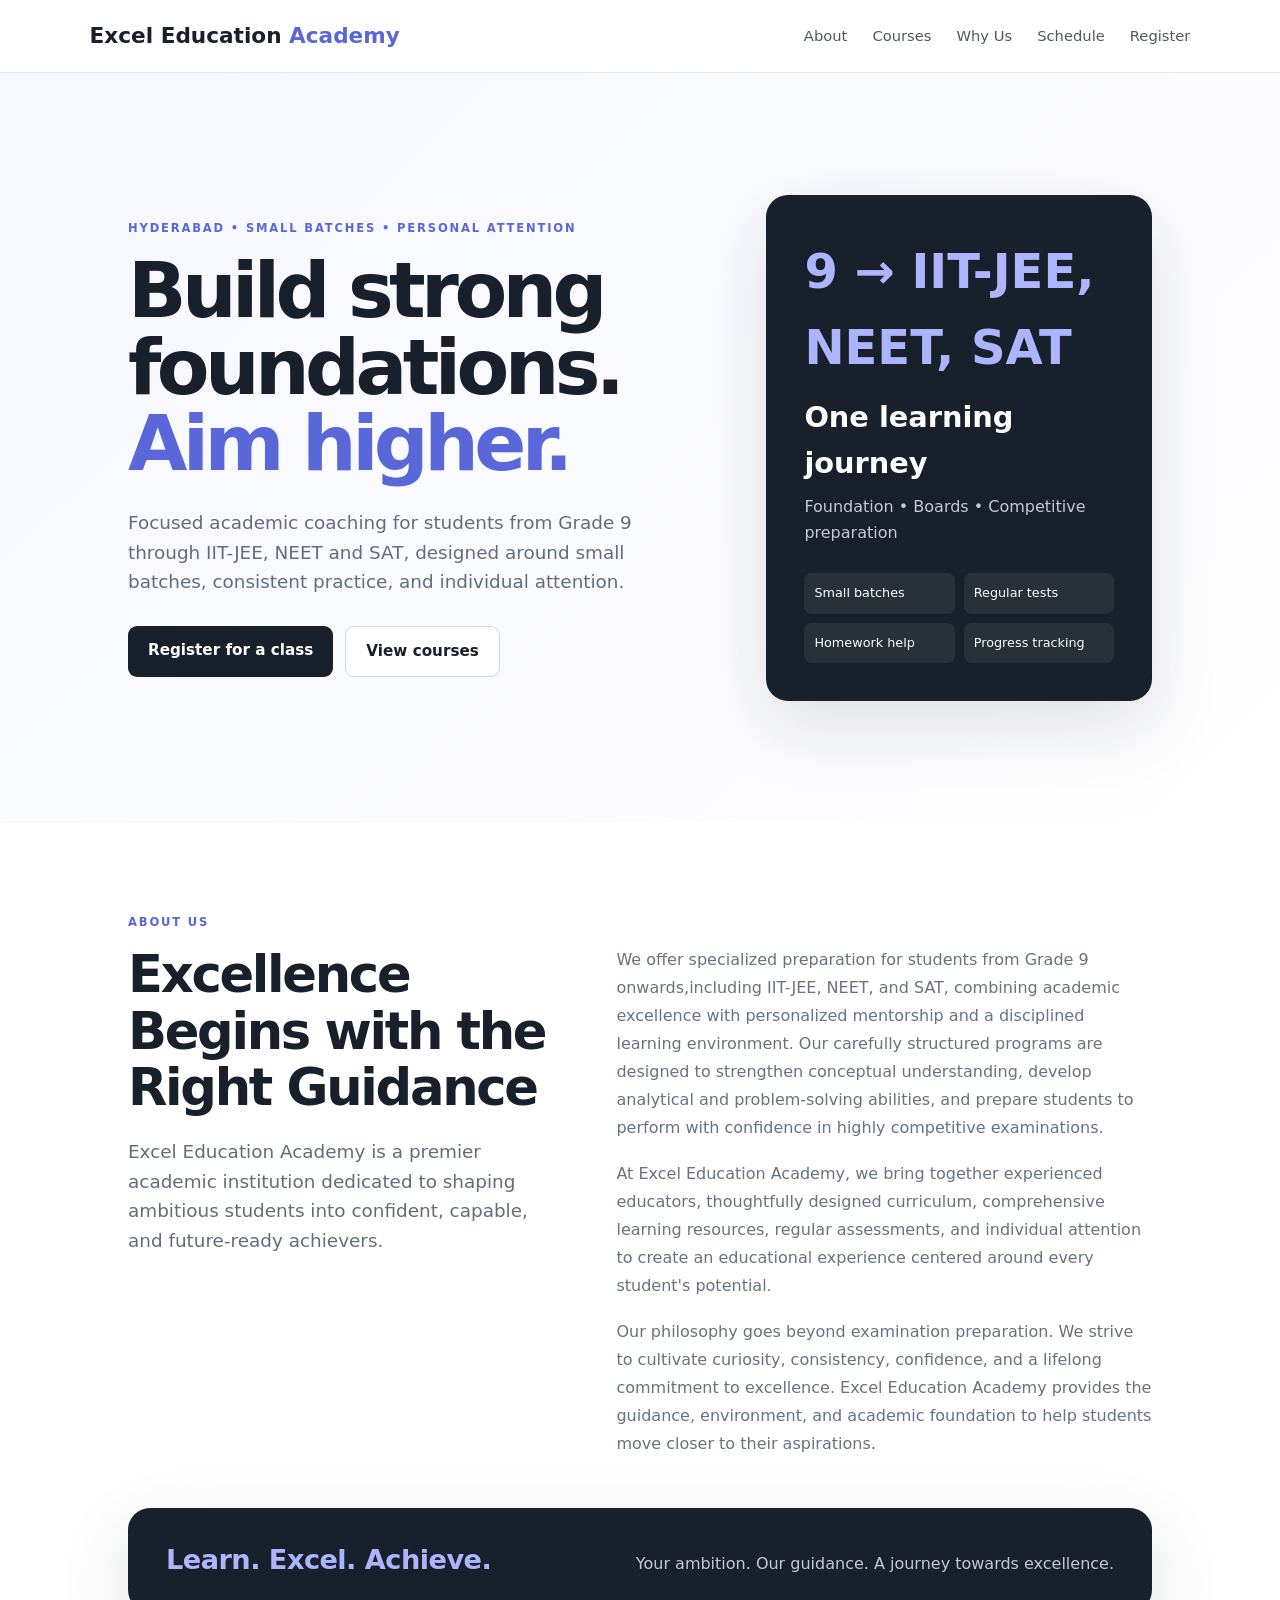
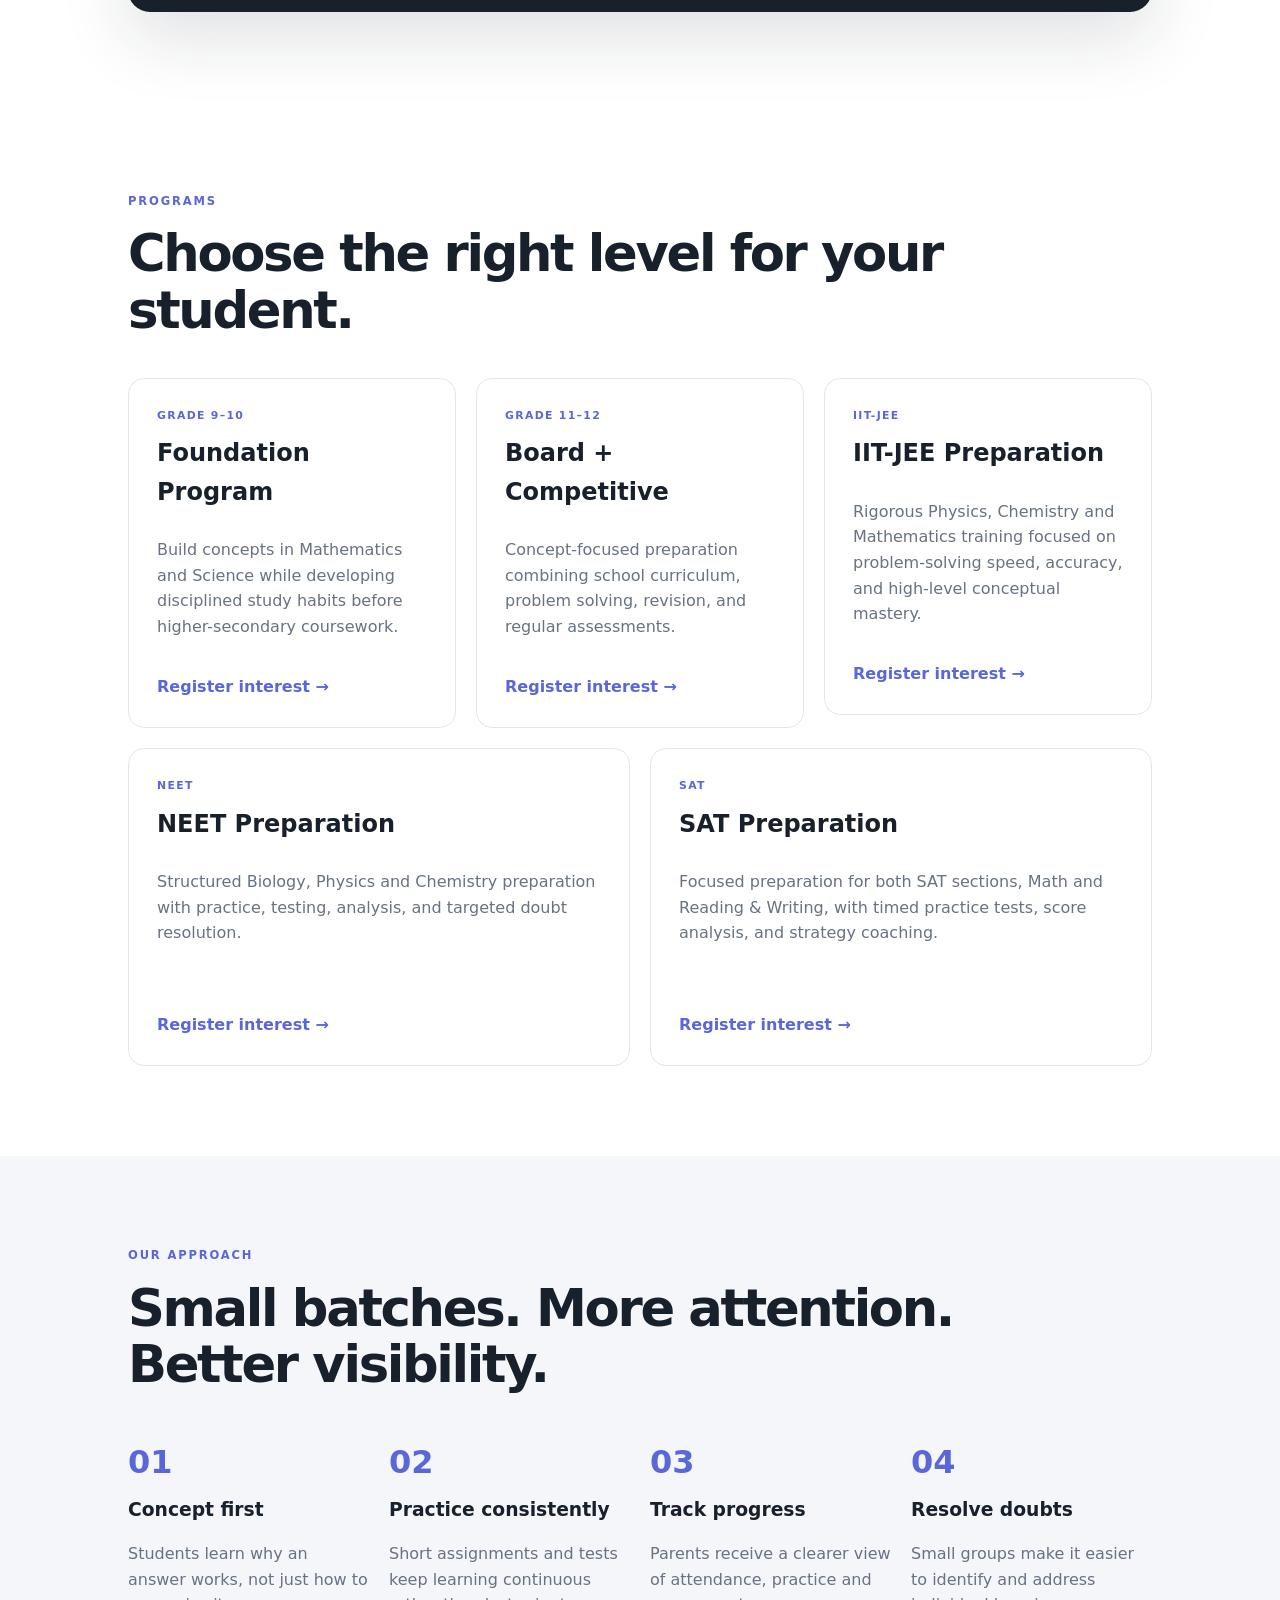
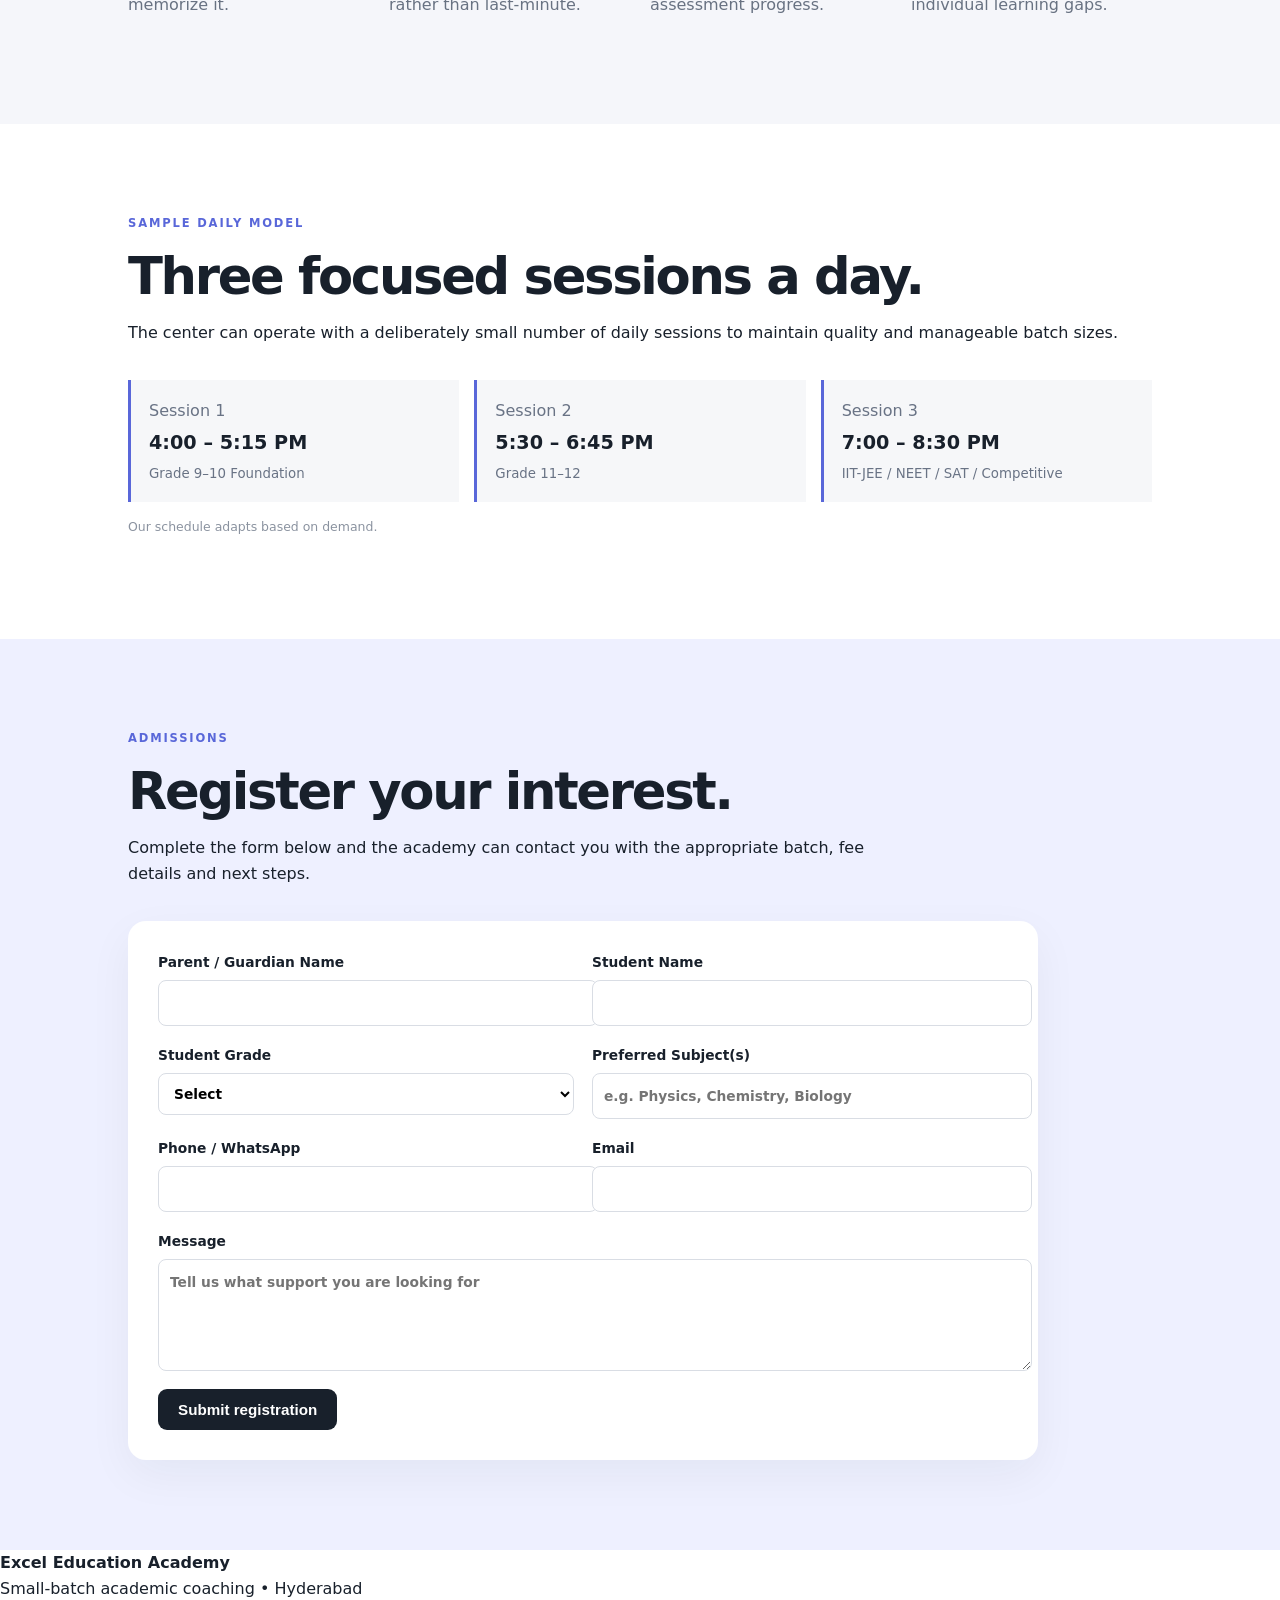
==== commit 99d056d1: "Add files via upload" ====
--- a/index.html
+++ b/index.html
@@ -6,6 +6,24 @@
 <meta name="description" content="Small-batch academic coaching for Grade 9 through IIT JEE, NEET and SAT">
 <title>Excel Education Academy | Small-Batch Coaching</title>
 <link rel="stylesheet" href="style.css">
+<style>
+  /* Keep "Register interest" aligned at the same position on every card,
+     regardless of how long each card's description text is. */
+  #courses .cards {
+    display: flex;
+    flex-wrap: wrap;
+    align-items: stretch;
+  }
+  #courses .cards article {
+    display: flex;
+    flex-direction: column;
+    flex: 1 1 260px;
+  }
+  #courses .cards article a {
+    margin-top: auto;
+    padding-top: 12px;
+  }
+</style>
 </head>
 <body>
 <header>
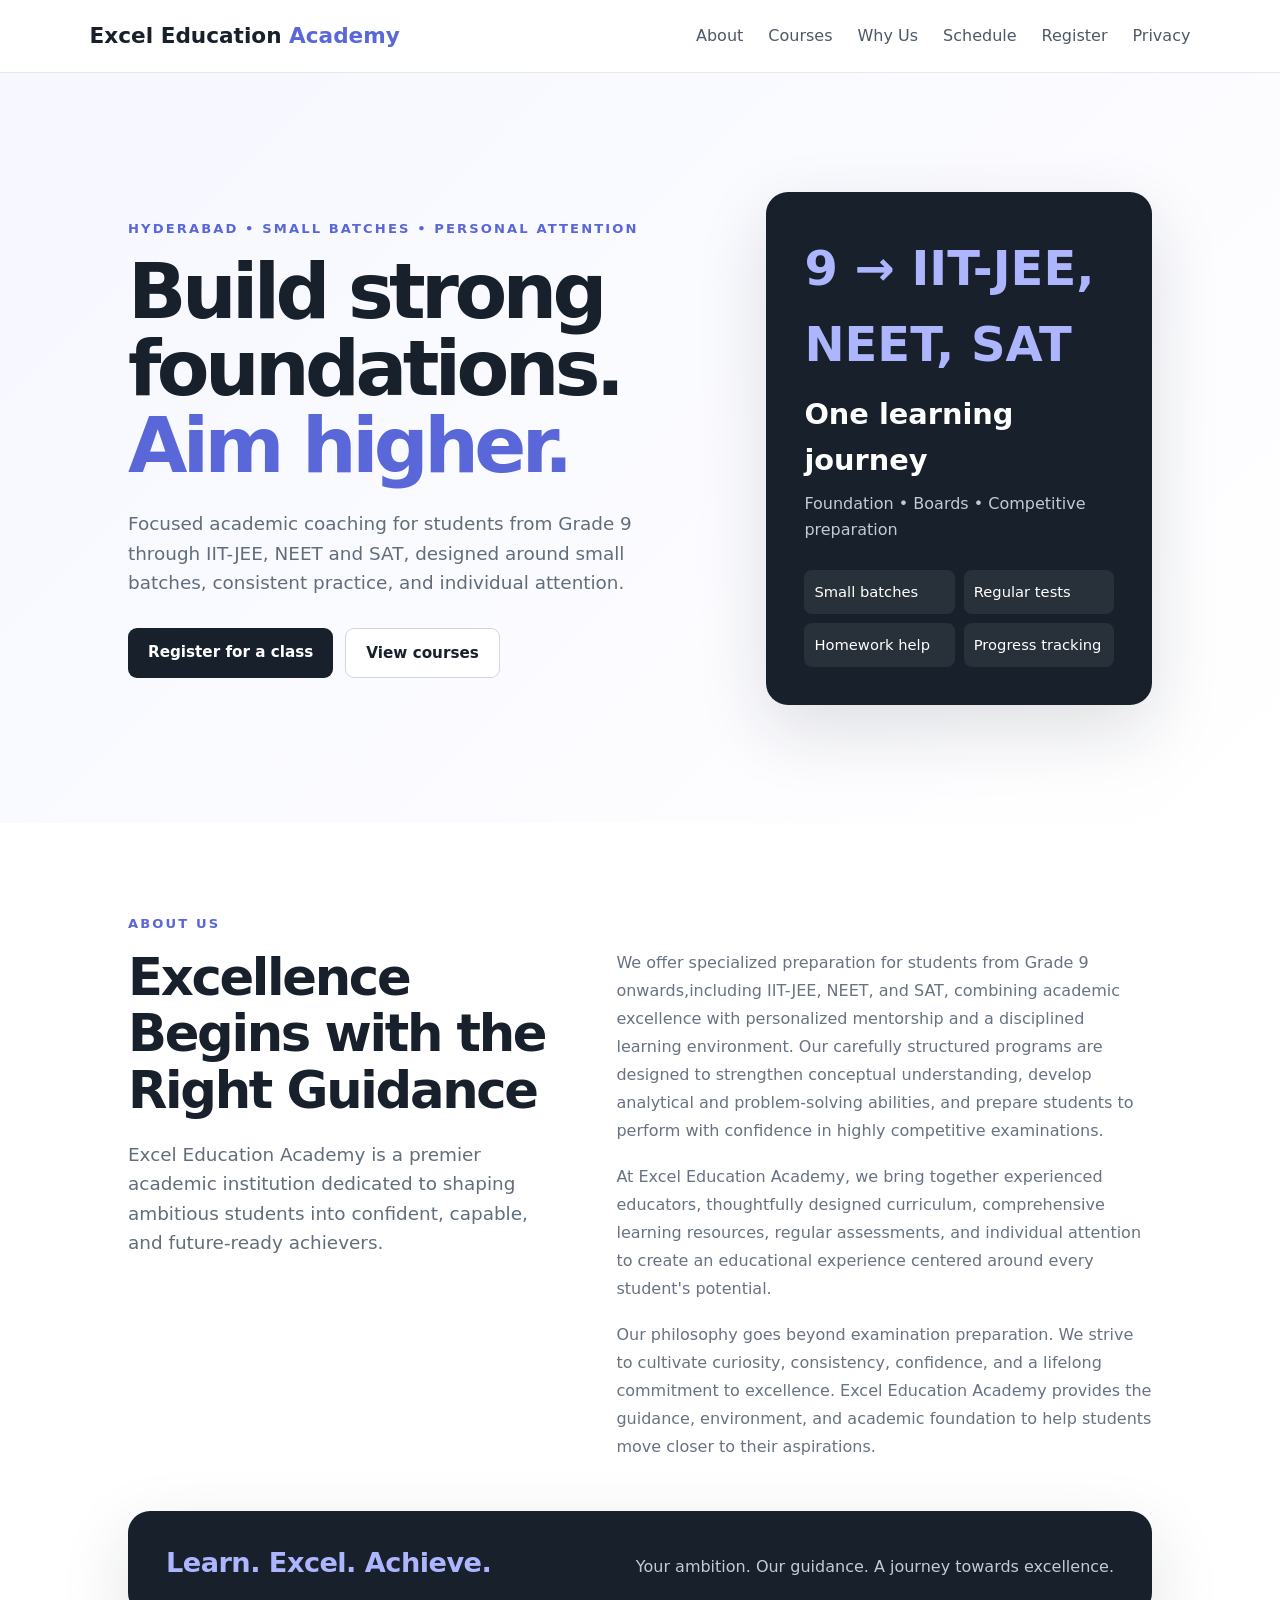
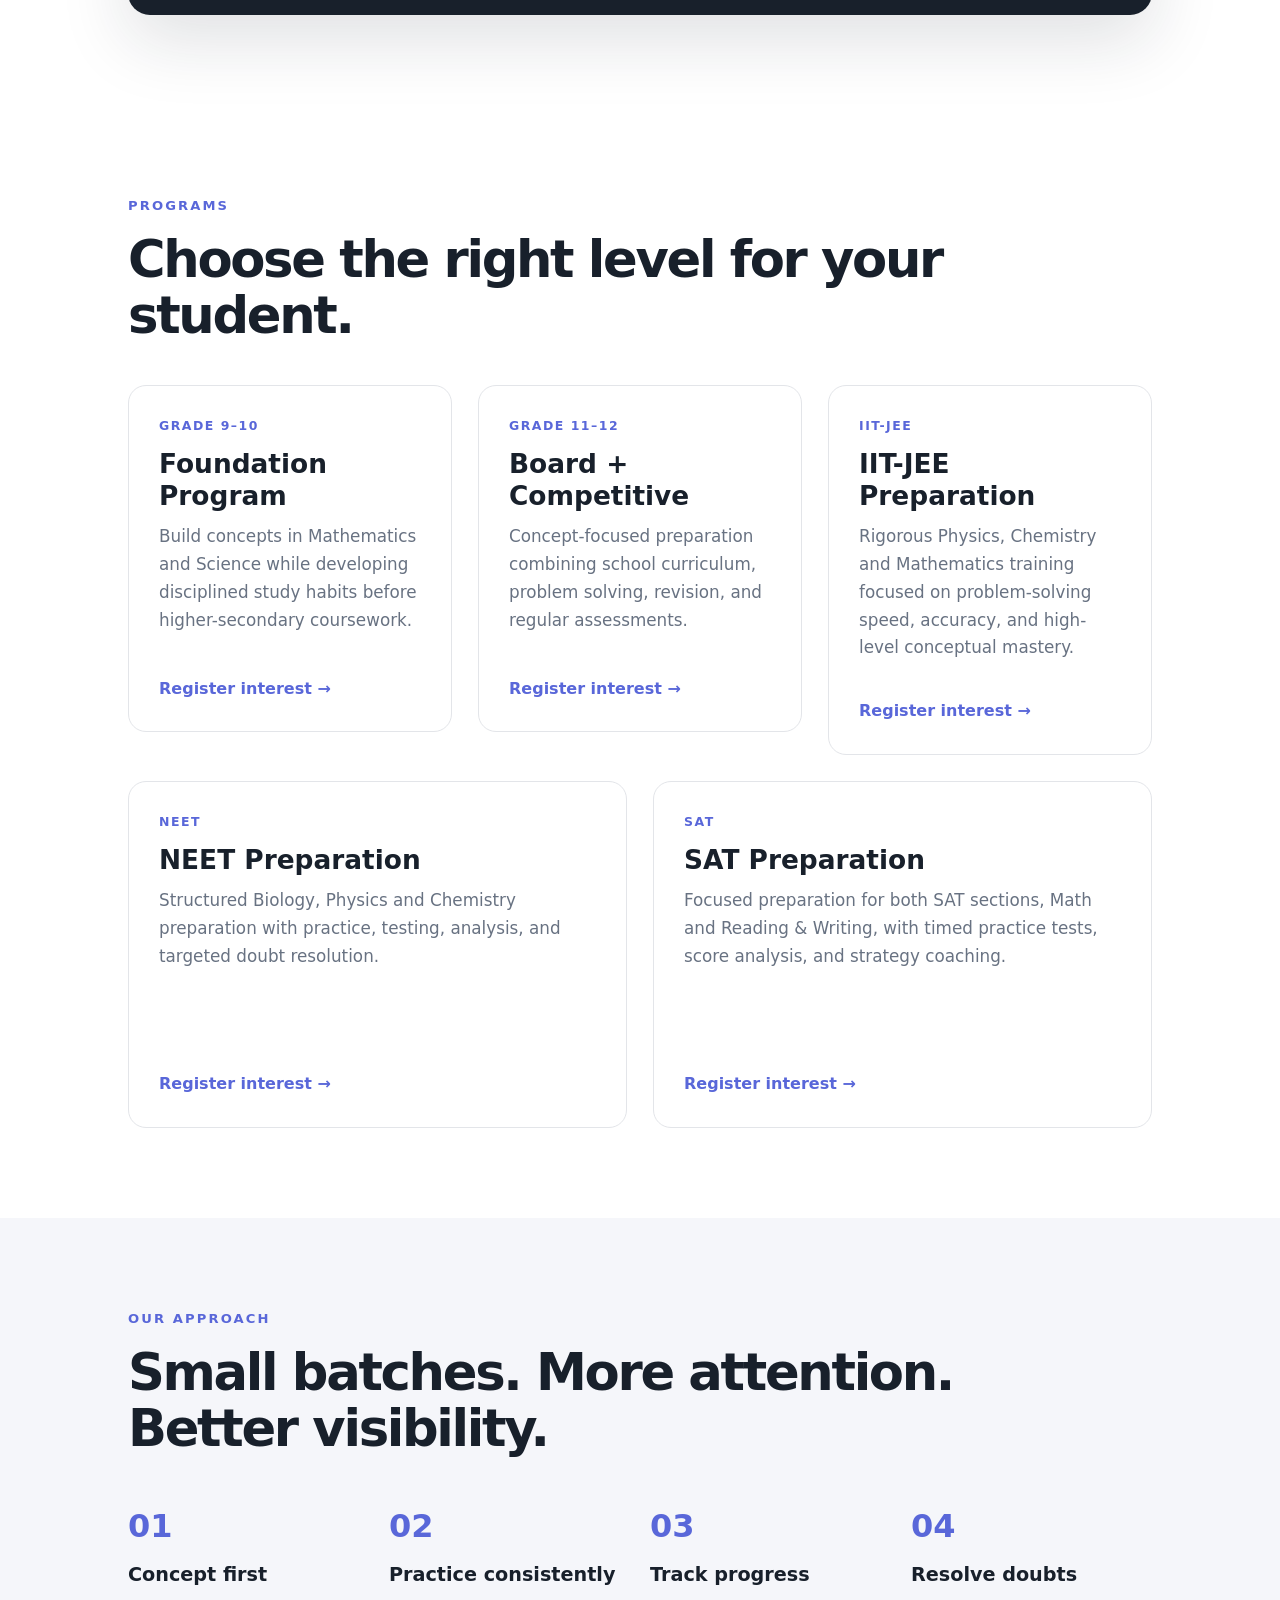
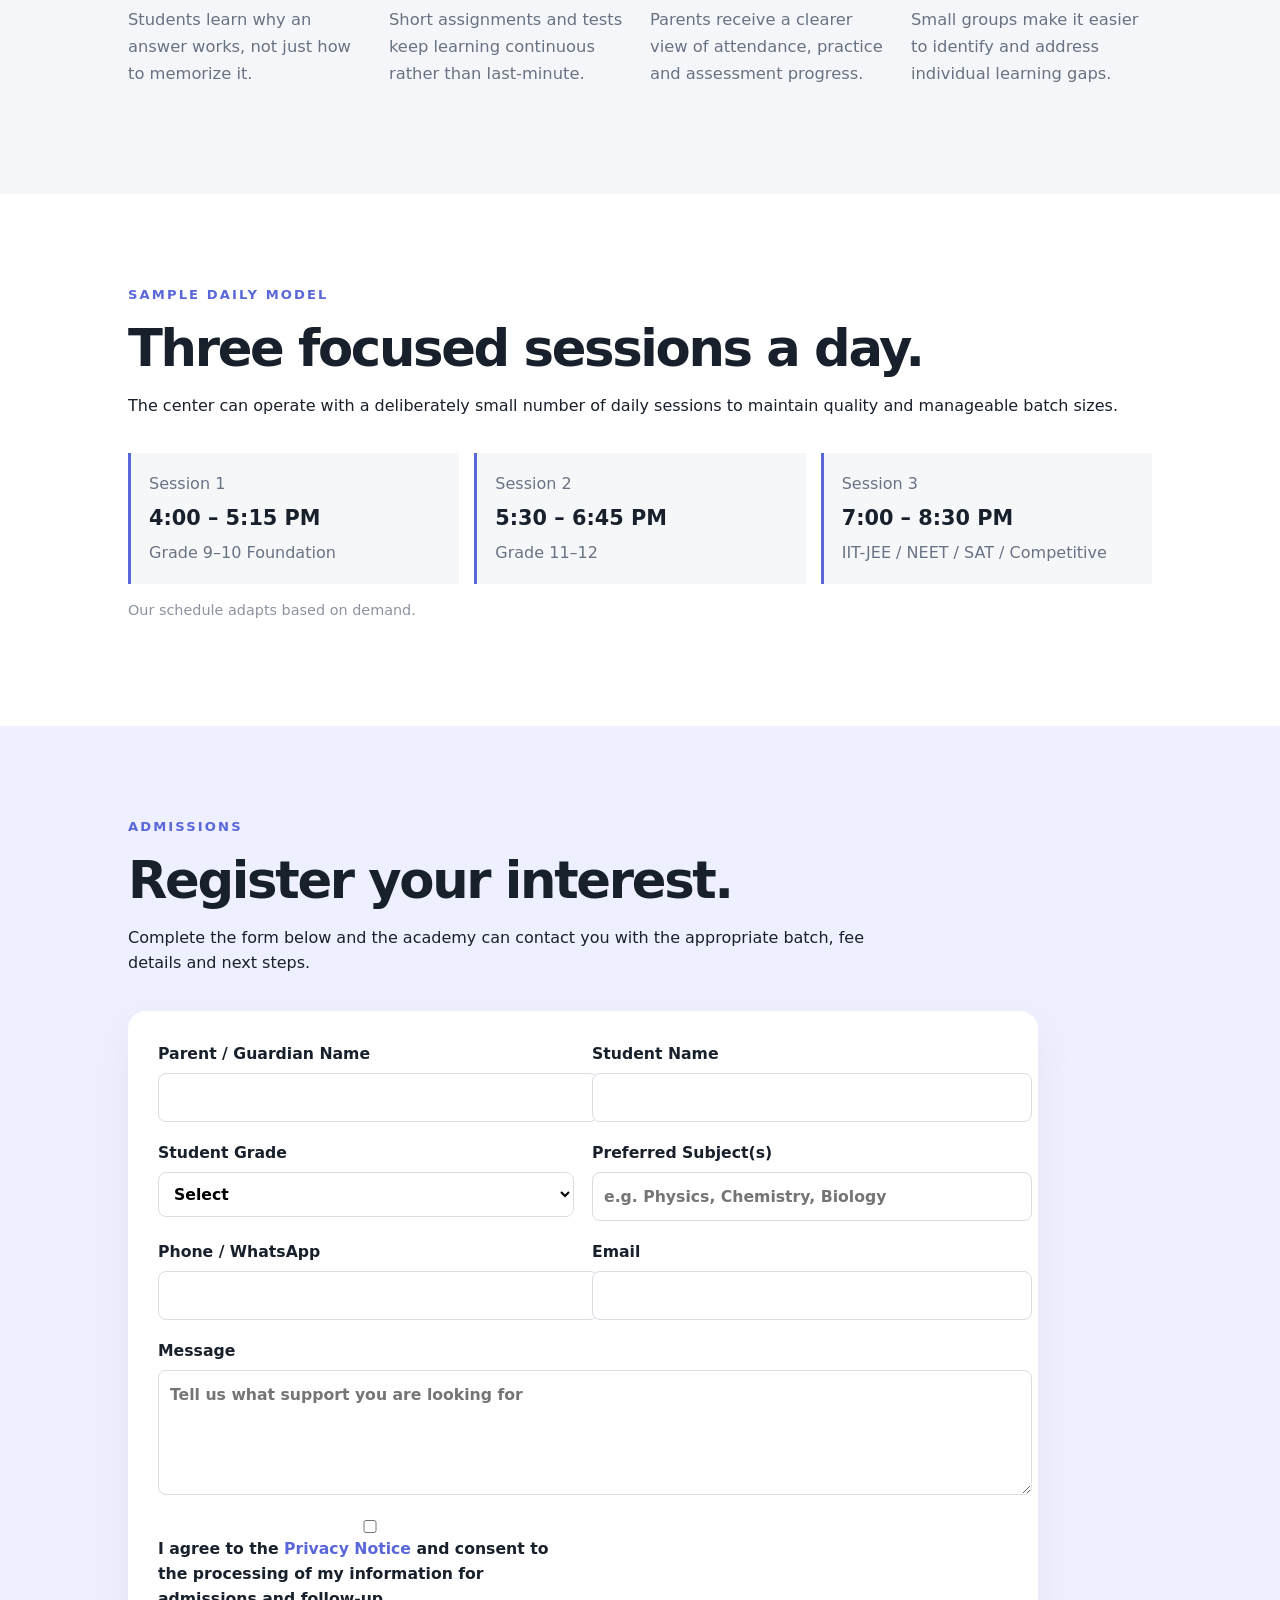
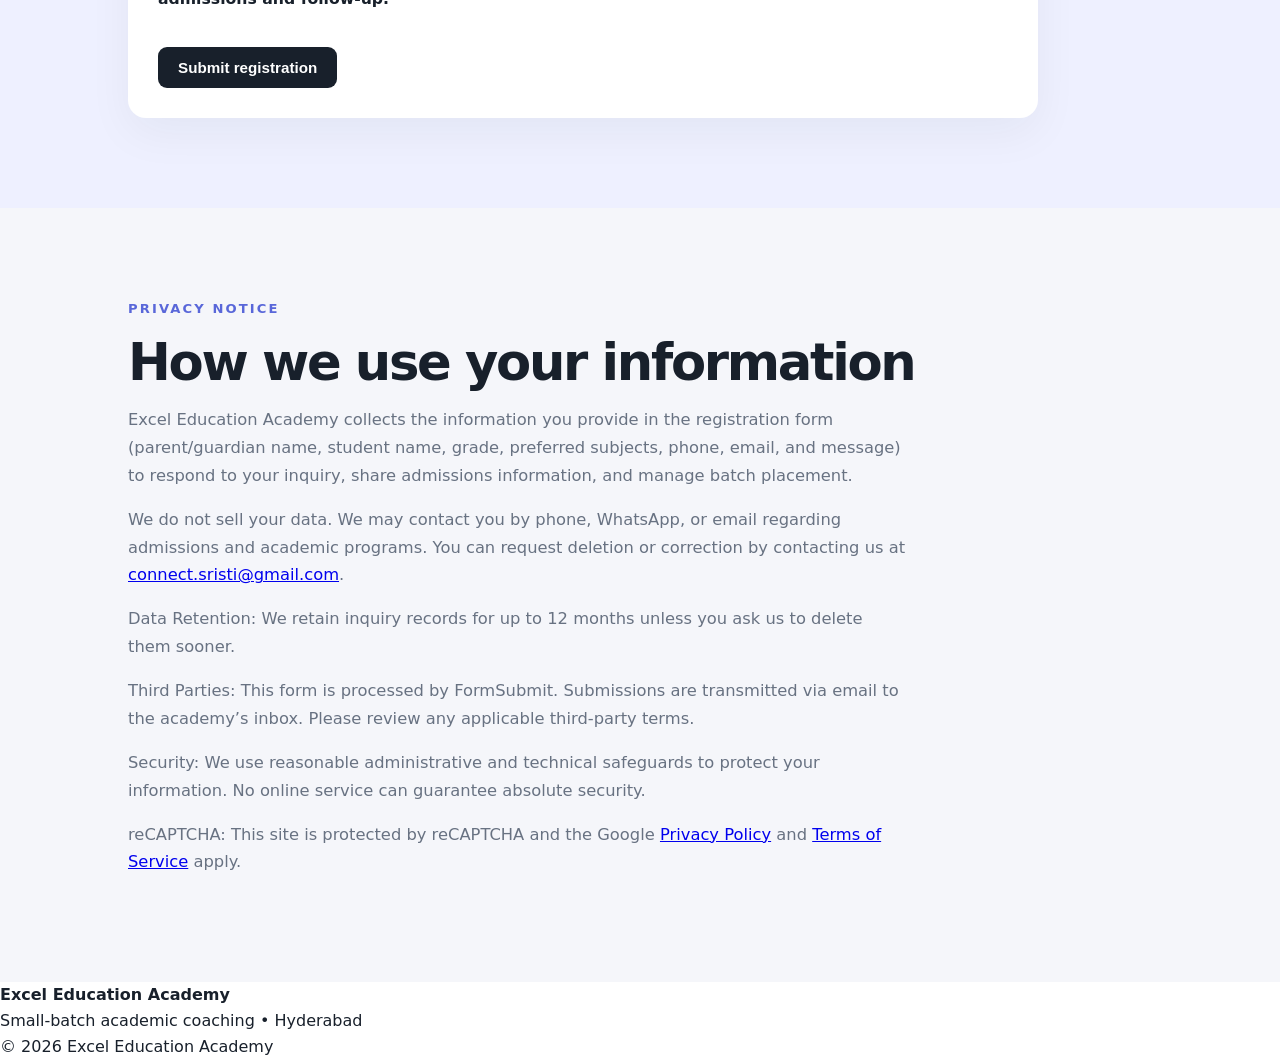
==== commit 6bf95817: "Add files via upload" ====
--- a/index.html
+++ b/index.html
@@ -24,6 +24,8 @@
     padding-top: 12px;
   }
 </style>
+
+  <script src="https://www.google.com/recaptcha/api.js" async defer></script>
 </head>
 <body>
 <header>
@@ -34,6 +36,7 @@
     <a href="#why">Why Us</a>
     <a href="#schedule">Schedule</a>
     <a href="#register">Register</a>
+      <a href="#privacy">Privacy</a>
   </nav>
 </header>
 
@@ -160,8 +163,27 @@
       <label>Phone / WhatsApp<input required name="phone" type="tel"></label>
       <label>Email<input required name="email" type="email"></label>
       <label>Message<textarea name="message" rows="4" placeholder="Tell us what support you are looking for"></textarea></label>
+      <label class="consent">
+        <input required type="checkbox" name="privacy_consent" value="yes">
+        I agree to the <a href="#privacy">Privacy Notice</a> and consent to the processing of my information for admissions and follow-up.
+      </label>
+      <div class="g-recaptcha" data-sitekey="YOUR_SITE_KEY"></div>
       <button class="btn dark" type="submit">Submit registration</button>
       </form>
+  </div>
+</section>
+
+
+<section id="privacy" class="section pale">
+  <div class="eyebrow">PRIVACY NOTICE</div>
+  <h2>How we use your information</h2>
+  <div class="policy">
+    <p>Excel Education Academy collects the information you provide in the registration form (parent/guardian name, student name, grade, preferred subjects, phone, email, and message) to respond to your inquiry, share admissions information, and manage batch placement.</p>
+    <p>We do not sell your data. We may contact you by phone, WhatsApp, or email regarding admissions and academic programs. You can request deletion or correction by contacting us at <a href="mailto:connect.sristi@gmail.com">connect.sristi@gmail.com</a>.</p>
+    <p>Data Retention: We retain inquiry records for up to 12 months unless you ask us to delete them sooner.</p>
+    <p>Third Parties: This form is processed by FormSubmit. Submissions are transmitted via email to the academy’s inbox. Please review any applicable third-party terms.</p>
+    <p>Security: We use reasonable administrative and technical safeguards to protect your information. No online service can guarantee absolute security.</p>
+    <p>reCAPTCHA: This site is protected by reCAPTCHA and the Google <a href="https://policies.google.com/privacy" target="_blank" rel="noopener">Privacy Policy</a> and <a href="https://policies.google.com/terms" target="_blank" rel="noopener">Terms of Service</a> apply.</p>
   </div>
 </section>
 
@@ -169,5 +191,27 @@
   <div><strong>Excel Education Academy</strong><br>Small-batch academic coaching • Hyderabad</div>
   <div>© 2026 Excel Education Academy</div>
 </footer>
+
+<script>
+  // Prevent submission if reCAPTCHA is not completed
+  document.addEventListener('DOMContentLoaded', function() {
+    var form = document.querySelector('#register form');
+    if (!form) return;
+    form.addEventListener('submit', function(e) {
+      try {
+        var response = (typeof grecaptcha !== 'undefined') ? grecaptcha.getResponse() : '';
+        if (!response) {
+          e.preventDefault();
+          alert('Please complete the reCAPTCHA to submit the form.');
+          return false;
+        }
+      } catch (err) {
+        // If grecaptcha is unavailable, allow form to proceed but log to console
+        console.warn('reCAPTCHA not available:', err);
+      }
+    });
+  });
+</script>
+
 </body>
 </html>
--- a/style.css
+++ b/style.css
@@ -20,7 +20,7 @@
 .brand span{color:#5967d9}
 
 nav{display:flex;gap:25px}
-nav a{text-decoration:none;color:#4e5867;font-size:.92rem}
+nav a{text-decoration:none;color:#4e5867;font-size:1rem}
 
 .hero{
   padding:90px 10%;
@@ -33,7 +33,7 @@
 }
 
 .eyebrow{
-  font-size:.72rem;
+  font-size:.82rem;
   font-weight:850;
   letter-spacing:.16em;
   color:#5967d9;
@@ -111,7 +111,7 @@
   padding:10px;
   background:#ffffff12;
   border-radius:8px;
-  font-size:.8rem
+  font-size:.92rem
 }
 
 .section{
@@ -135,46 +135,46 @@
 
 .cards{
   display:grid;
-  grid-template-columns:repeat(4,1fr);
-  gap:20px;
-  margin-top:40px;
+  grid-template-columns:repeat(3,minmax(0,1fr));
+  gap:26px;
+  margin-top:42px;
   align-items:stretch;
 }
 
 .cards article{
   border:1px solid #e3e5e9;
-  border-radius:16px;
-  padding:28px;
-  min-height:260px;
-
-  /* Keeps all content arranged vertically */
+  border-radius:18px;
+  padding:30px;
+  min-height:285px;
   display:flex;
   flex-direction:column;
   height:100%;
+  background:#fff;
 }
 
 .cards b{
-  font-size:.68rem;
+  font-size:.78rem;
   color:#5967d9;
   letter-spacing:.12em
 }
 
 .cards h3{
-  font-size:1.5rem;
-  margin:10px 0
+  font-size:1.65rem;
+  line-height:1.2;
+  margin:12px 0
 }
 
 .cards p{
   color:#687282;
-
-  /* Allows the paragraph to expand so the link
-     stays at the same vertical position */
+  font-size:1.05rem;
+  line-height:1.65;
   flex-grow:1;
-  margin-bottom:22px;
+  margin:0 0 24px;
 }
 
 .cards a{
   color:#5967d9;
+  font-size:1rem;
   font-weight:750;
   text-decoration:none;
   margin-top:auto;
@@ -203,8 +203,8 @@
   color:#5967d9
 }
 
-.features h3{margin:7px 0}
-.features p{color:#687282}
+.features h3{font-size:1.2rem;margin:8px 0}
+.features p{color:#687282;font-size:1.02rem;line-height:1.65}
 
 .schedule{
   display:grid;
@@ -221,17 +221,18 @@
 
 .schedule span,.schedule small{
   display:block;
-  color:#697385
+  color:#697385;
+  font-size:1rem
 }
 
 .schedule b{
   display:block;
-  font-size:1.2rem;
-  margin:4px 0
+  font-size:1.3rem;
+  margin:5px 0
 }
 
 .note{
-  font-size:.78rem;
+  font-size:.9rem;
   color:#8b93a0;
   margin-top:15px
 }
@@ -259,7 +260,7 @@
 
 .register label{
   font-weight:700;
-  font-size:.86rem
+  font-size:.98rem
 }
 
 .register label:nth-of-type(7){
@@ -281,9 +282,9 @@
 
 .register button{width:max-content}
 
-.form-note{
+ .form-note{
   grid-column:1/-1;
-  font-size:.75rem;
+  font-size:.9rem;
   color:#7d8794;
   margin:0
 }
@@ -361,7 +362,7 @@
 
 @media(max-width:1100px){
   .cards{
-    grid-template-columns:repeat(2,1fr)
+    grid-template-columns:repeat(2,minmax(0,1fr));
   }
 }
 
@@ -425,3 +426,19 @@
   }
 }
 ```
+
+
+/* =========================
+   PRIVACY & CONSENT
+   ========================= */
+.consent {
+  grid-column: 1 / -1;
+  display: flex;
+  align-items: center;
+  gap: 10px;
+  font-size: .95rem;
+  color: #4e5867;
+}
+.consent a { color: #5967d9; text-decoration: none; }
+.g-recaptcha { grid-column: 1 / -1; }
+.policy p { color: #687282; font-size: 1.02rem; line-height: 1.7; max-width: 75ch; }
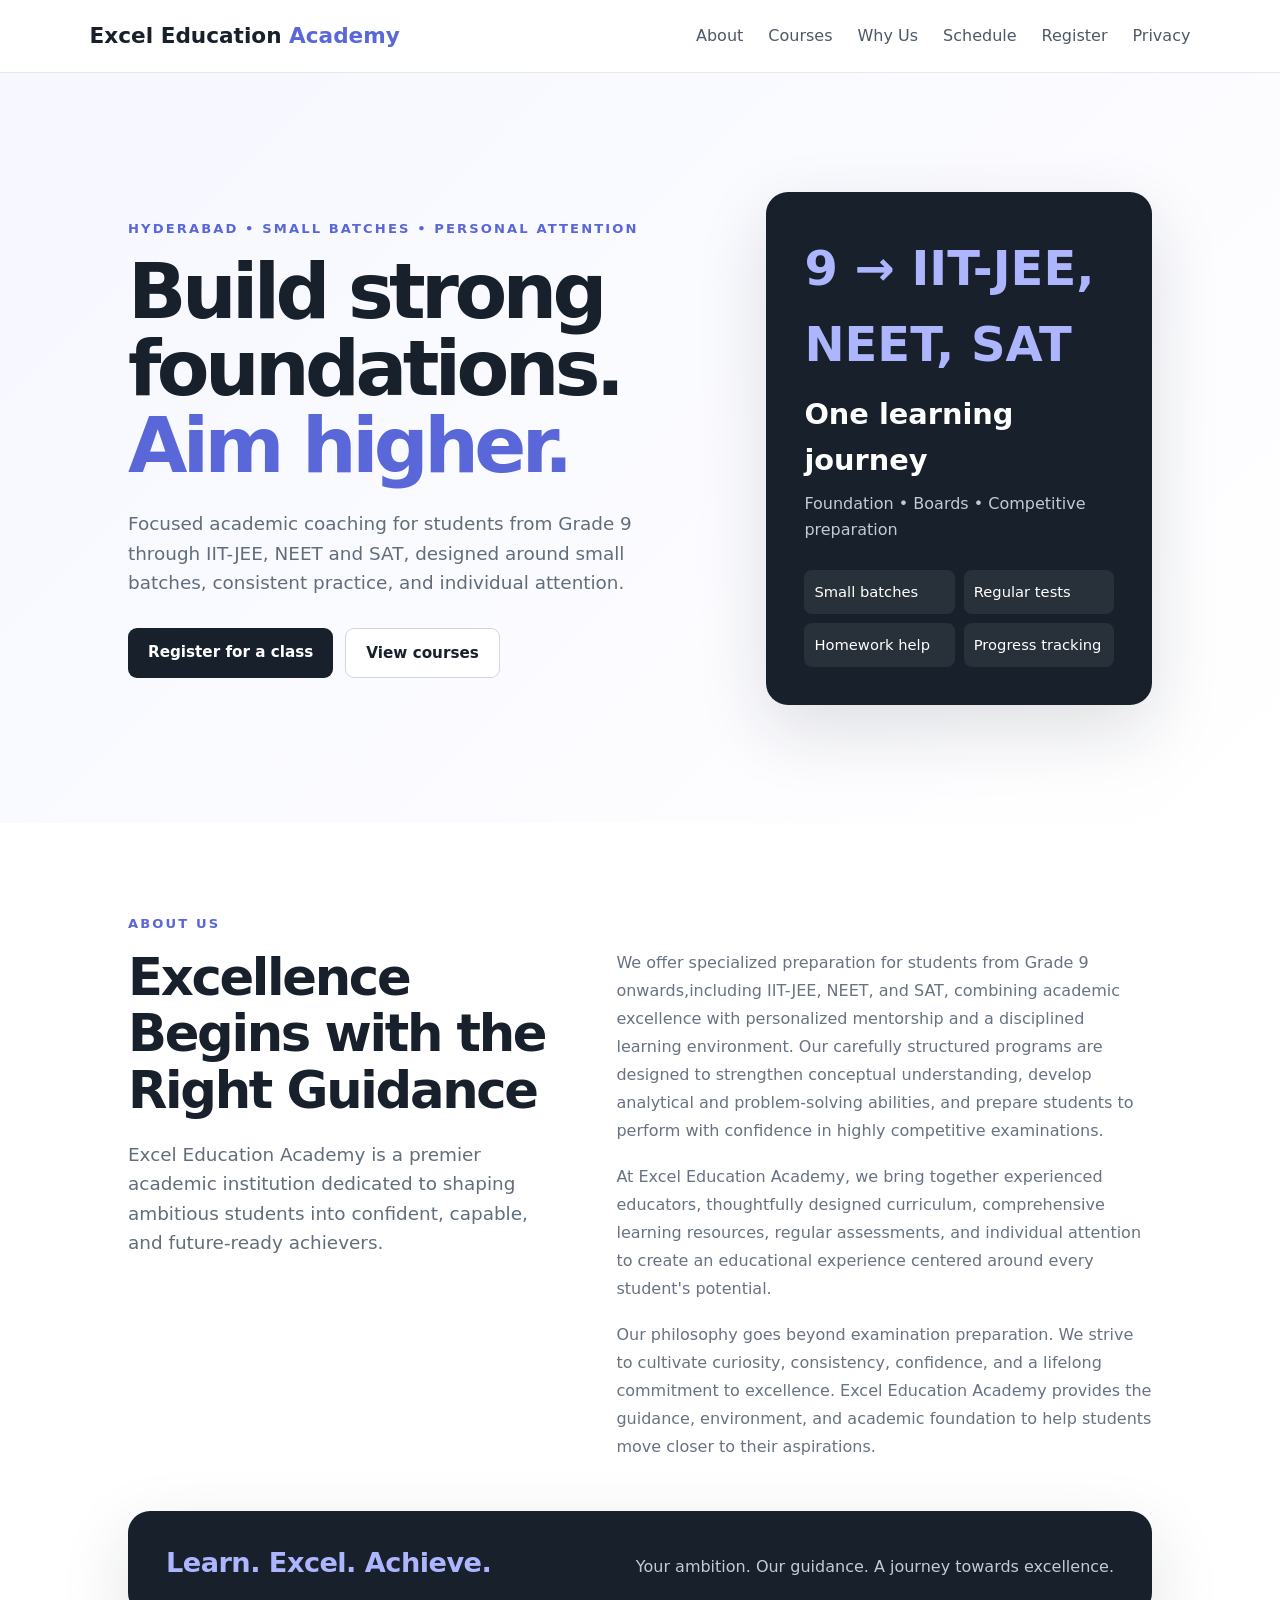
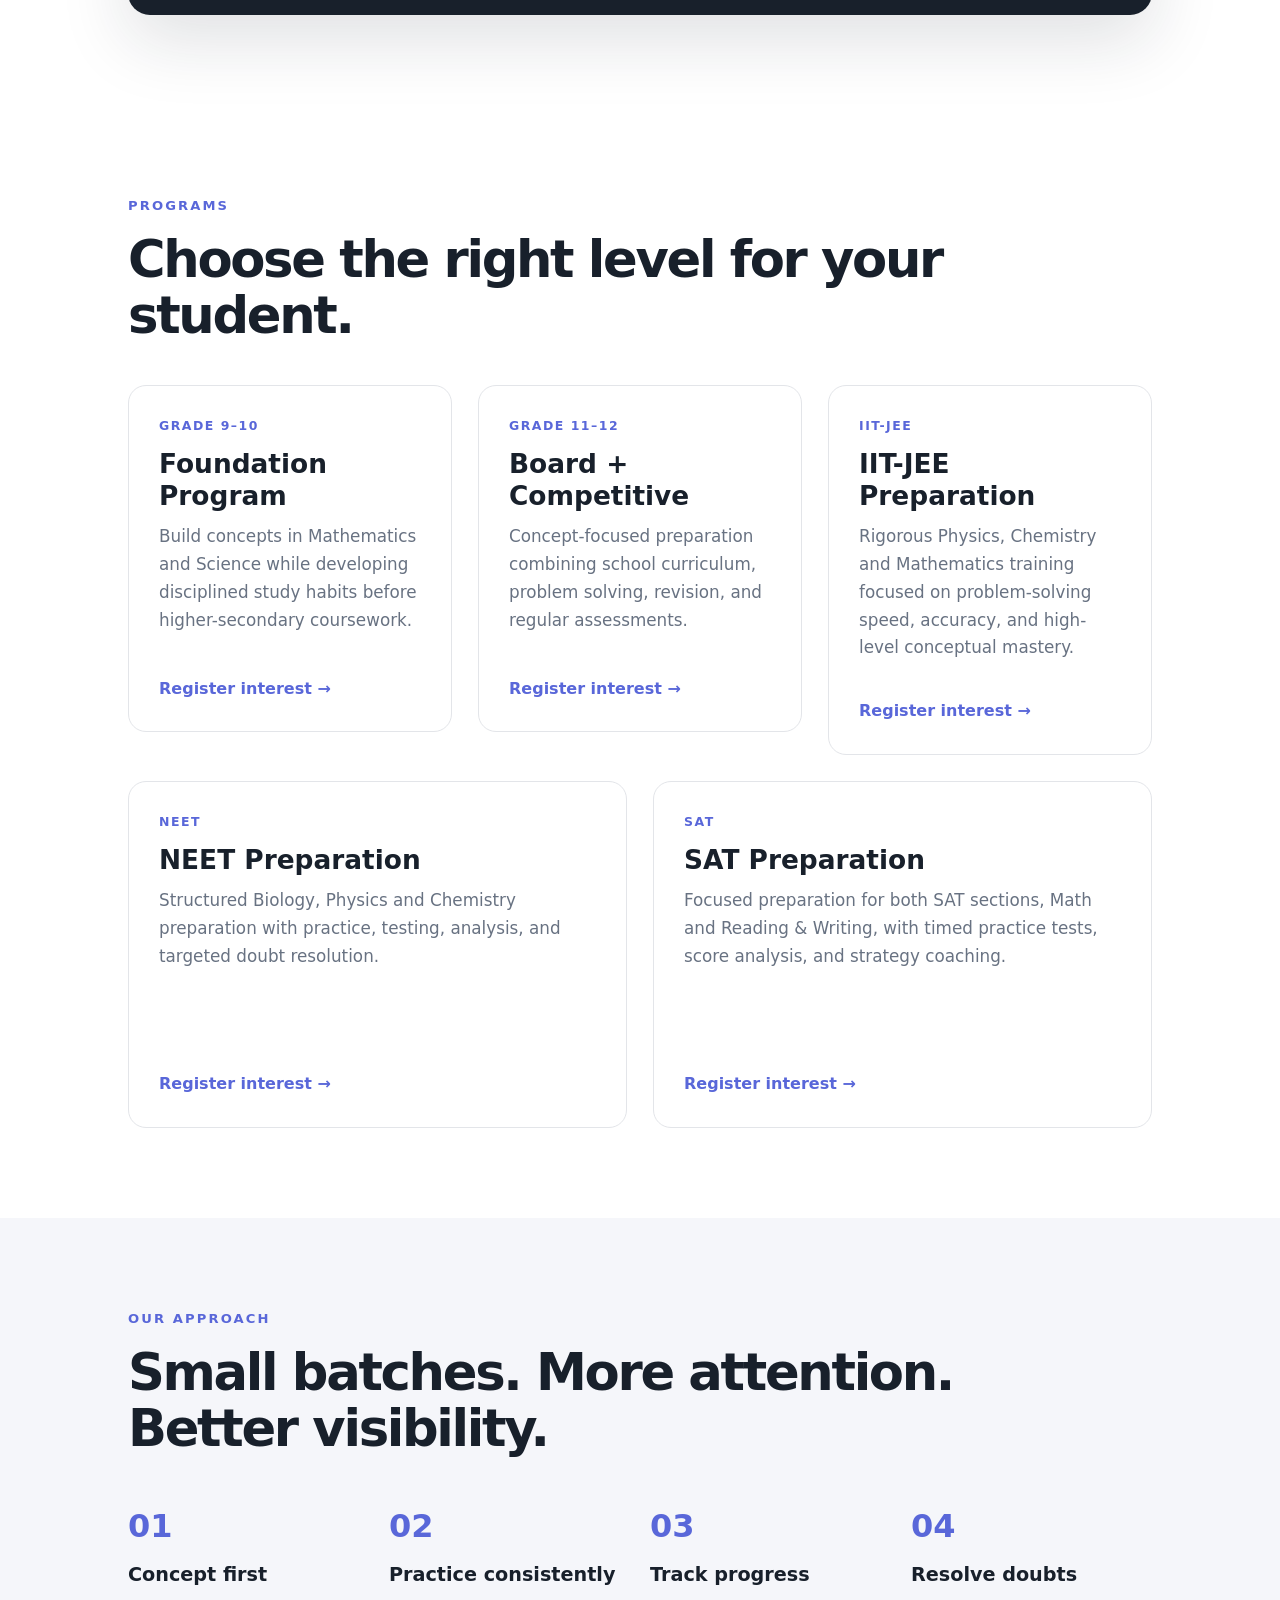
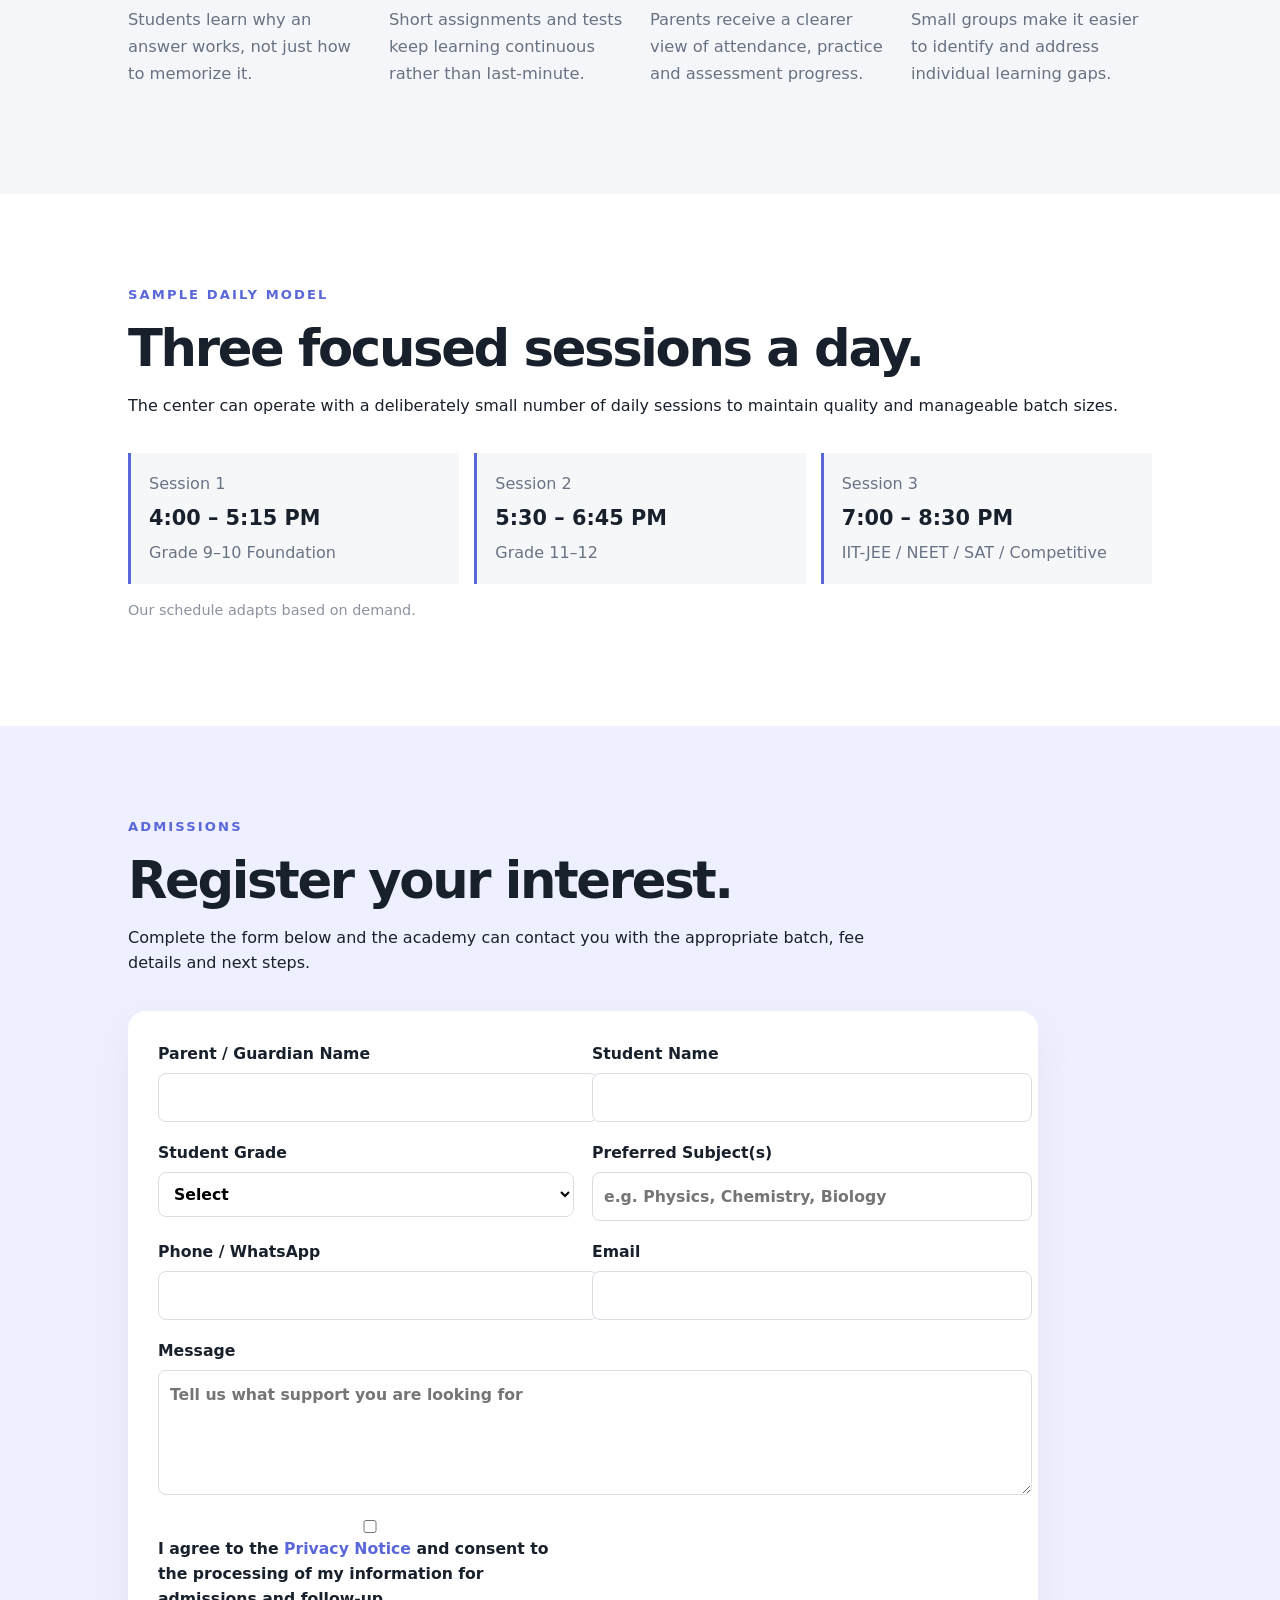
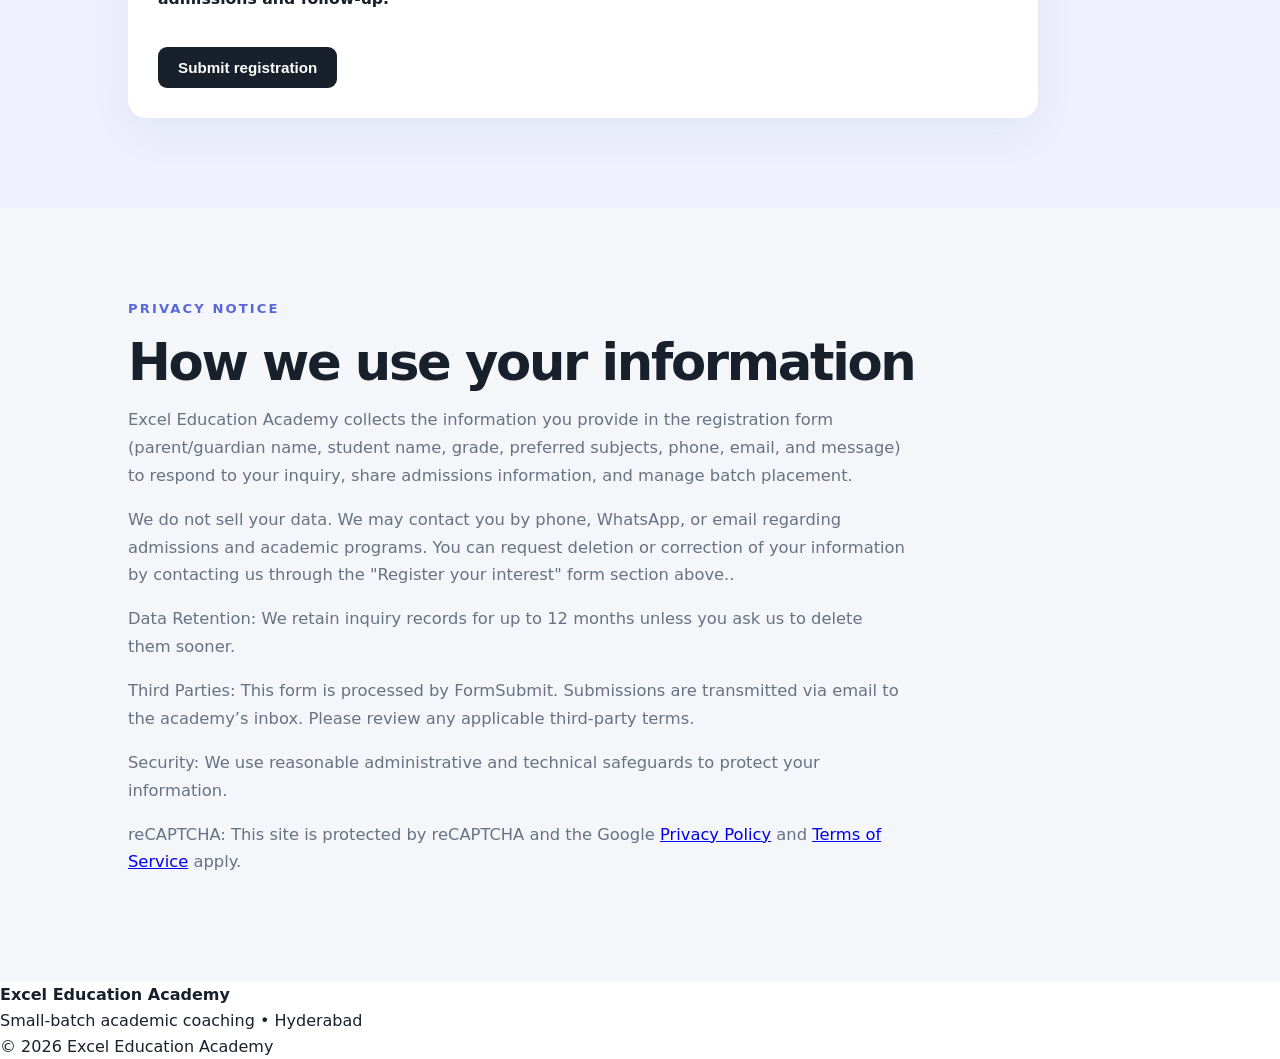
==== commit 80bafc0b: "Update index.html" ====
--- a/index.html
+++ b/index.html
@@ -179,10 +179,10 @@
   <h2>How we use your information</h2>
   <div class="policy">
     <p>Excel Education Academy collects the information you provide in the registration form (parent/guardian name, student name, grade, preferred subjects, phone, email, and message) to respond to your inquiry, share admissions information, and manage batch placement.</p>
-    <p>We do not sell your data. We may contact you by phone, WhatsApp, or email regarding admissions and academic programs. You can request deletion or correction by contacting us at <a href="mailto:connect.sristi@gmail.com">connect.sristi@gmail.com</a>.</p>
+    <p>We do not sell your data. We may contact you by phone, WhatsApp, or email regarding admissions and academic programs. You can request deletion or correction of your information by contacting us through the "Register your interest" form section above.</a>.</p>
     <p>Data Retention: We retain inquiry records for up to 12 months unless you ask us to delete them sooner.</p>
     <p>Third Parties: This form is processed by FormSubmit. Submissions are transmitted via email to the academy’s inbox. Please review any applicable third-party terms.</p>
-    <p>Security: We use reasonable administrative and technical safeguards to protect your information. No online service can guarantee absolute security.</p>
+    <p>Security: We use reasonable administrative and technical safeguards to protect your information.</p>
     <p>reCAPTCHA: This site is protected by reCAPTCHA and the Google <a href="https://policies.google.com/privacy" target="_blank" rel="noopener">Privacy Policy</a> and <a href="https://policies.google.com/terms" target="_blank" rel="noopener">Terms of Service</a> apply.</p>
   </div>
 </section>
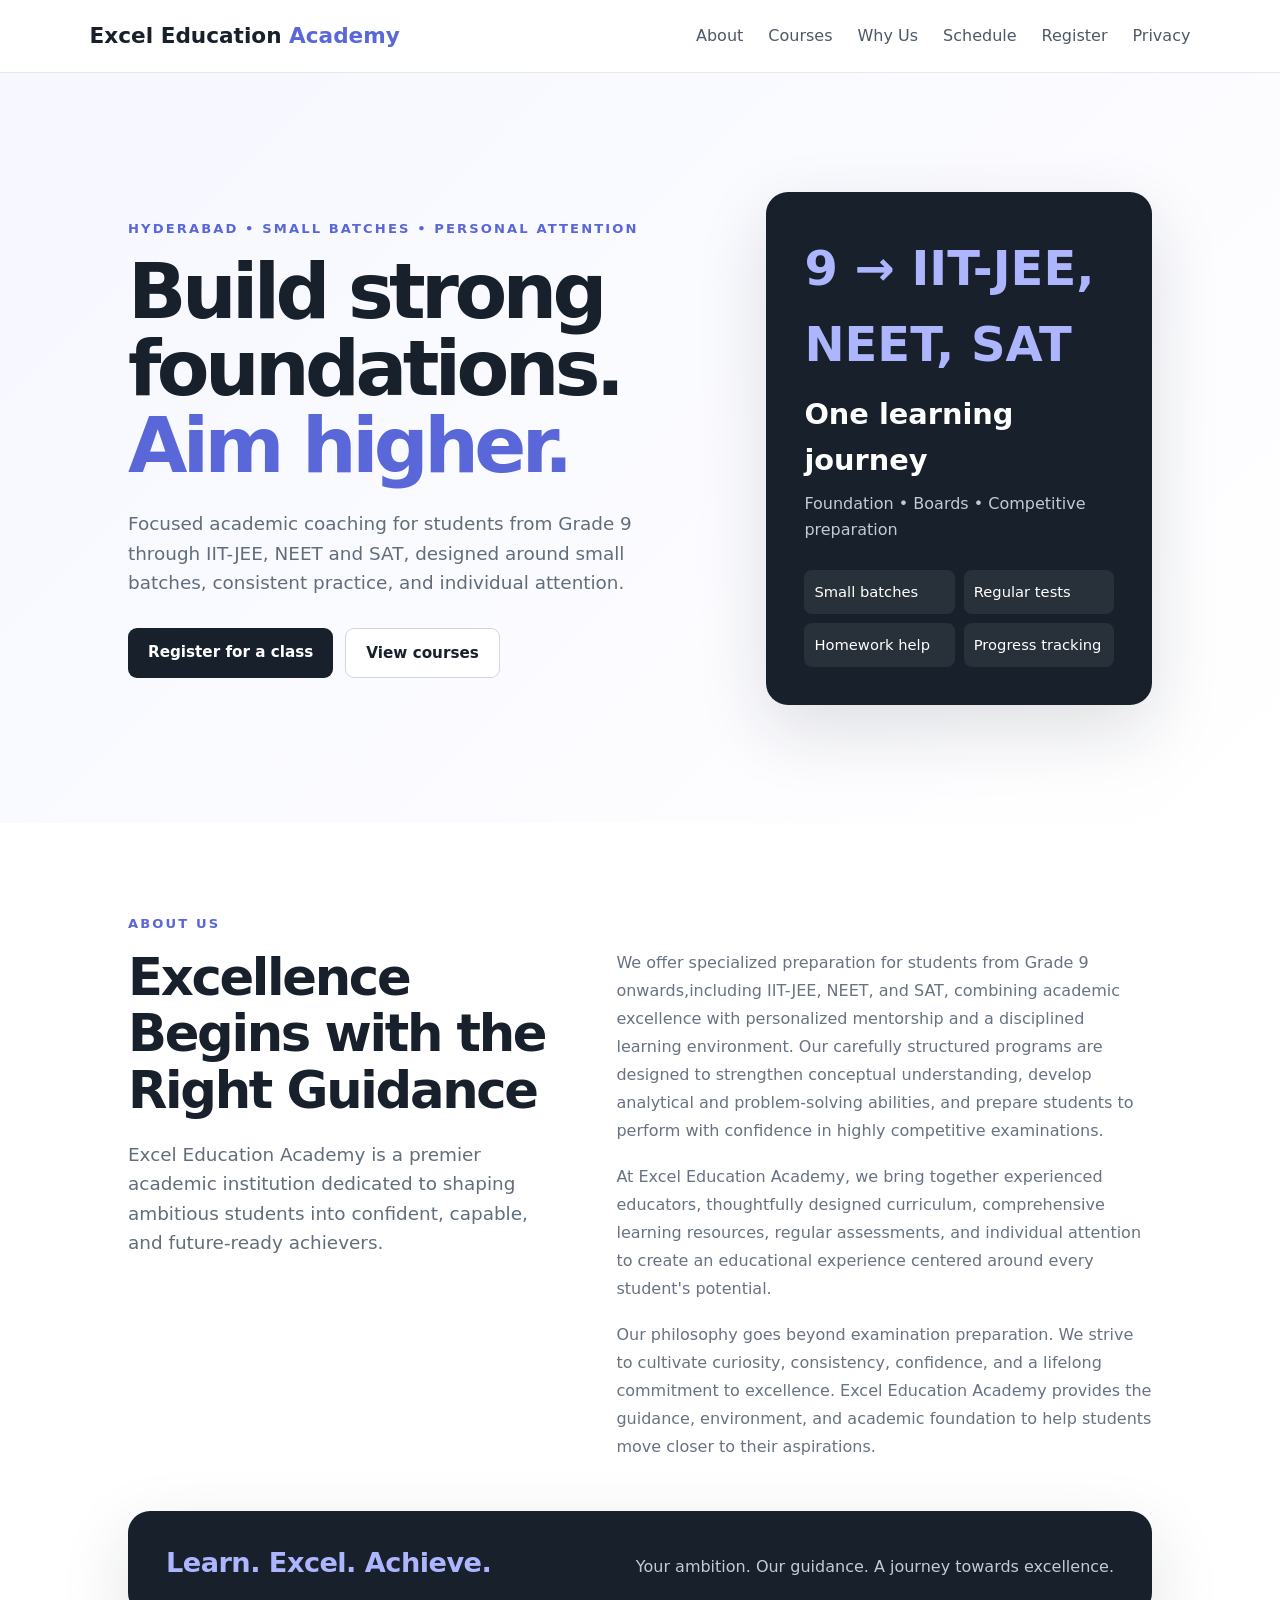
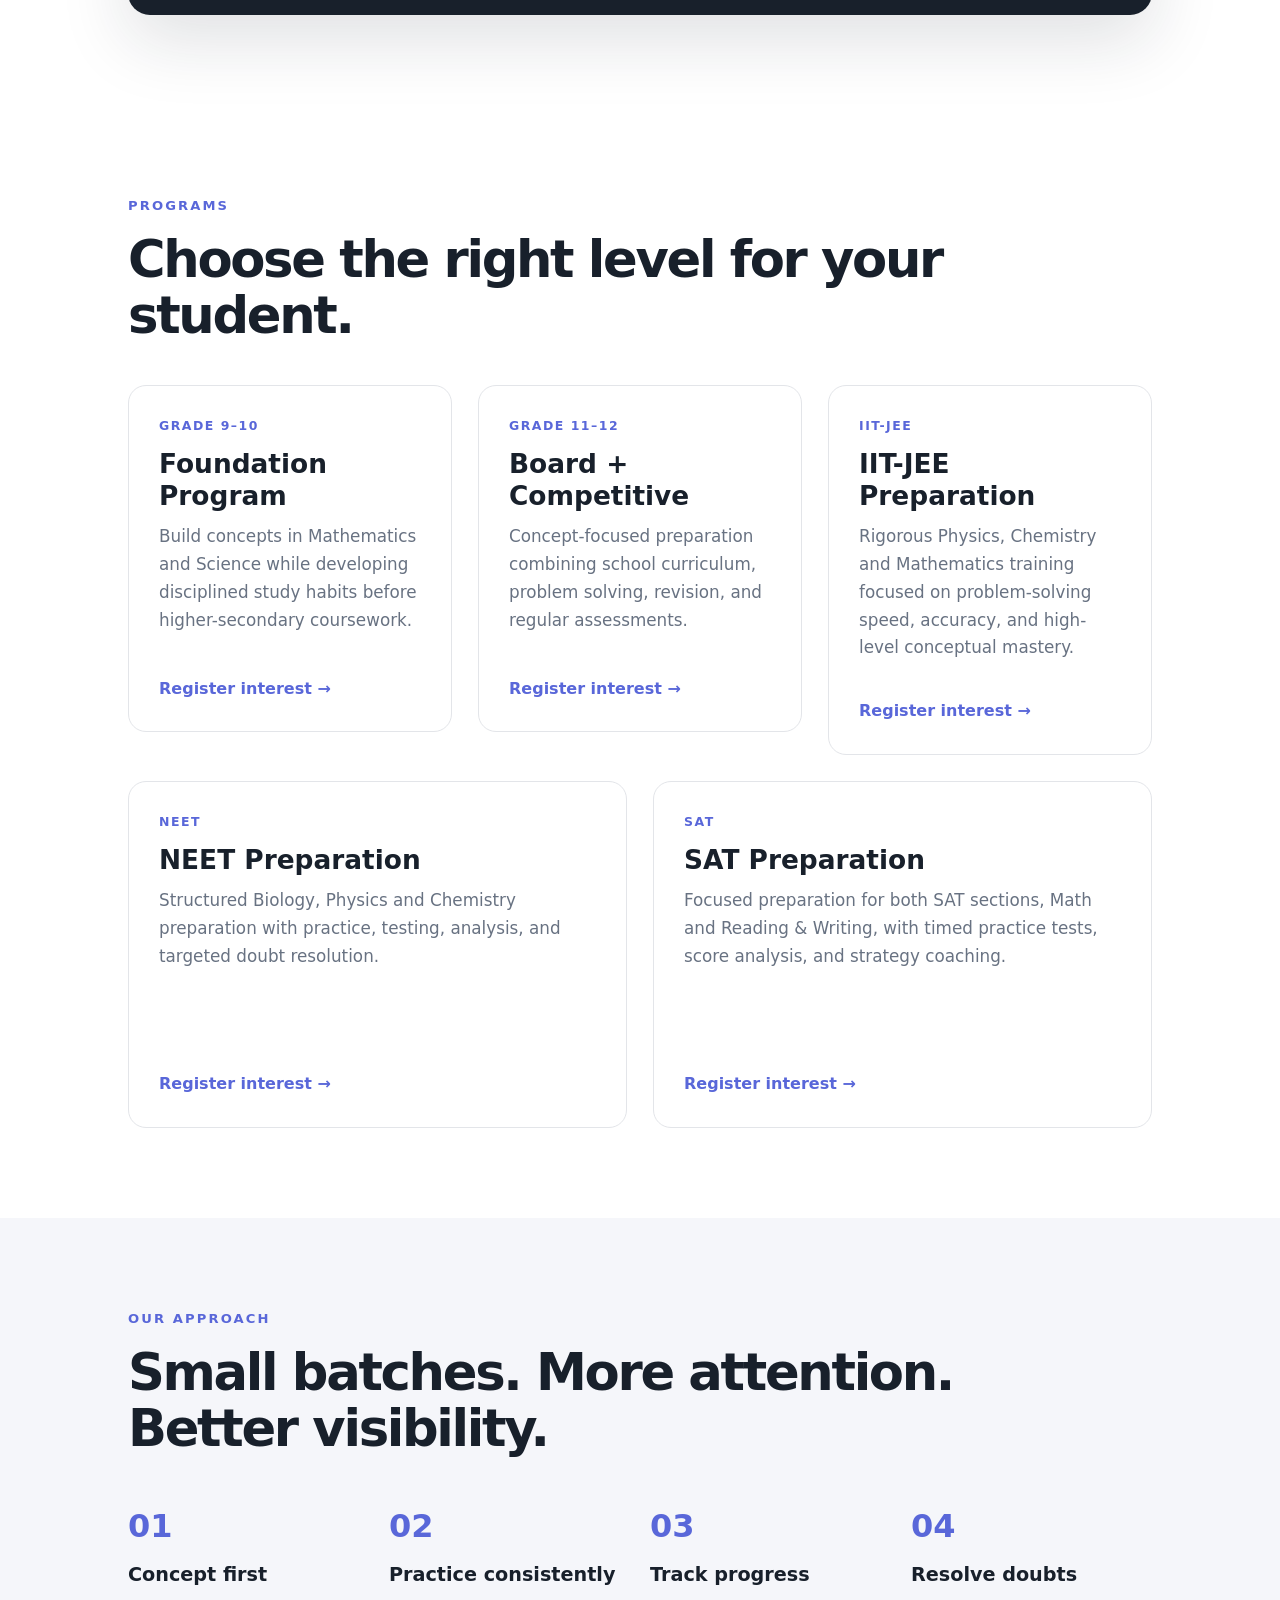
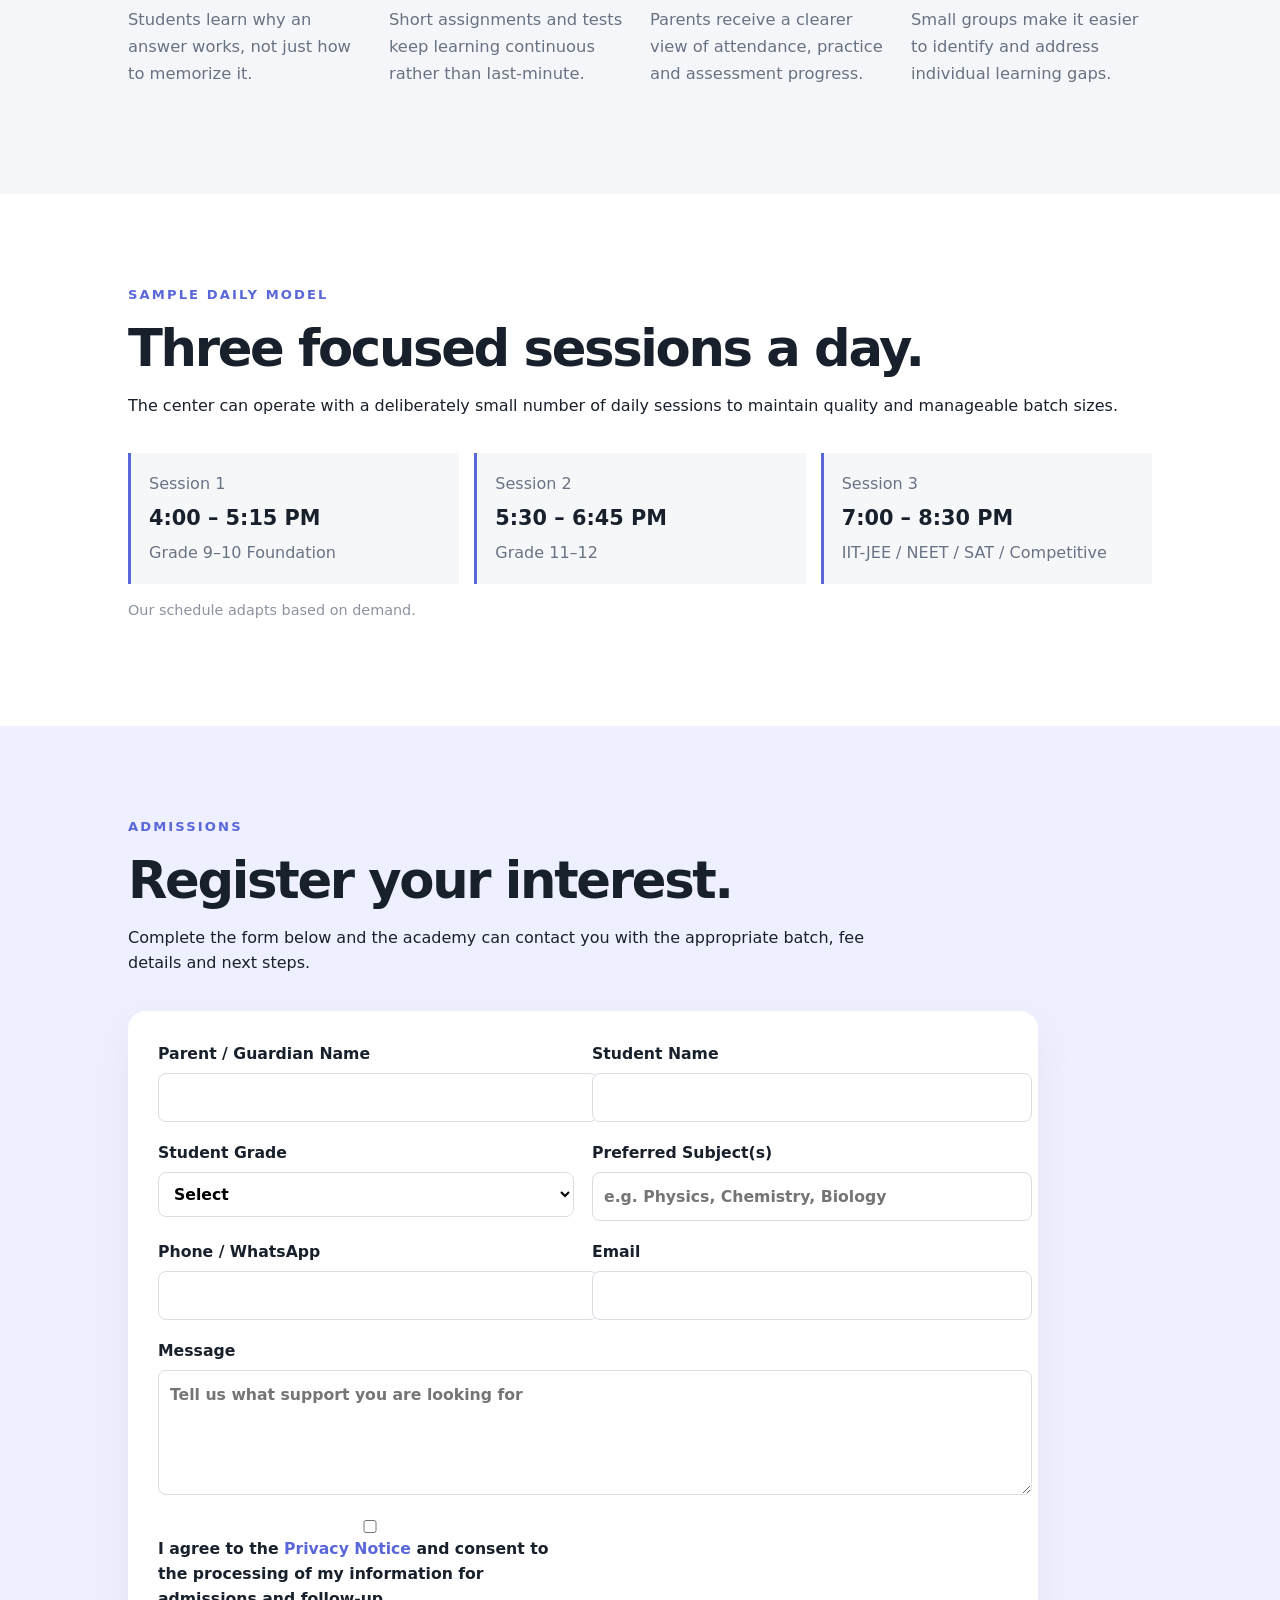
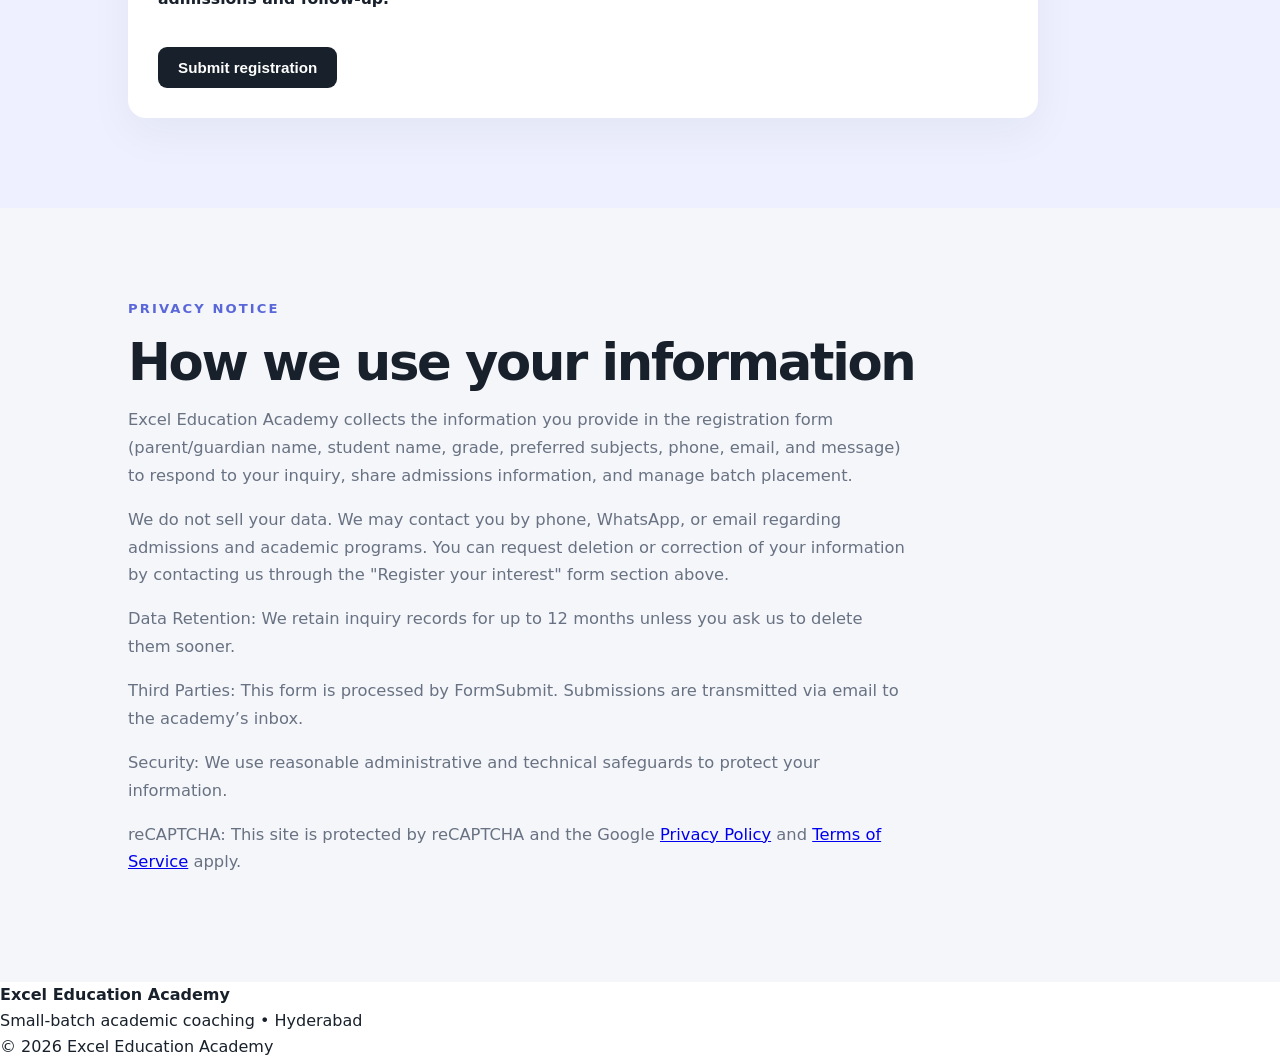
==== commit 779cdf23: "Update index.html" ====
--- a/index.html
+++ b/index.html
@@ -179,9 +179,9 @@
   <h2>How we use your information</h2>
   <div class="policy">
     <p>Excel Education Academy collects the information you provide in the registration form (parent/guardian name, student name, grade, preferred subjects, phone, email, and message) to respond to your inquiry, share admissions information, and manage batch placement.</p>
-    <p>We do not sell your data. We may contact you by phone, WhatsApp, or email regarding admissions and academic programs. You can request deletion or correction of your information by contacting us through the "Register your interest" form section above.</a>.</p>
+    <p>We do not sell your data. We may contact you by phone, WhatsApp, or email regarding admissions and academic programs. You can request deletion or correction of your information by contacting us through the "Register your interest" form section above</a>.</p>
     <p>Data Retention: We retain inquiry records for up to 12 months unless you ask us to delete them sooner.</p>
-    <p>Third Parties: This form is processed by FormSubmit. Submissions are transmitted via email to the academy’s inbox. Please review any applicable third-party terms.</p>
+    <p>Third Parties: This form is processed by FormSubmit. Submissions are transmitted via email to the academy’s inbox.</p>
     <p>Security: We use reasonable administrative and technical safeguards to protect your information.</p>
     <p>reCAPTCHA: This site is protected by reCAPTCHA and the Google <a href="https://policies.google.com/privacy" target="_blank" rel="noopener">Privacy Policy</a> and <a href="https://policies.google.com/terms" target="_blank" rel="noopener">Terms of Service</a> apply.</p>
   </div>
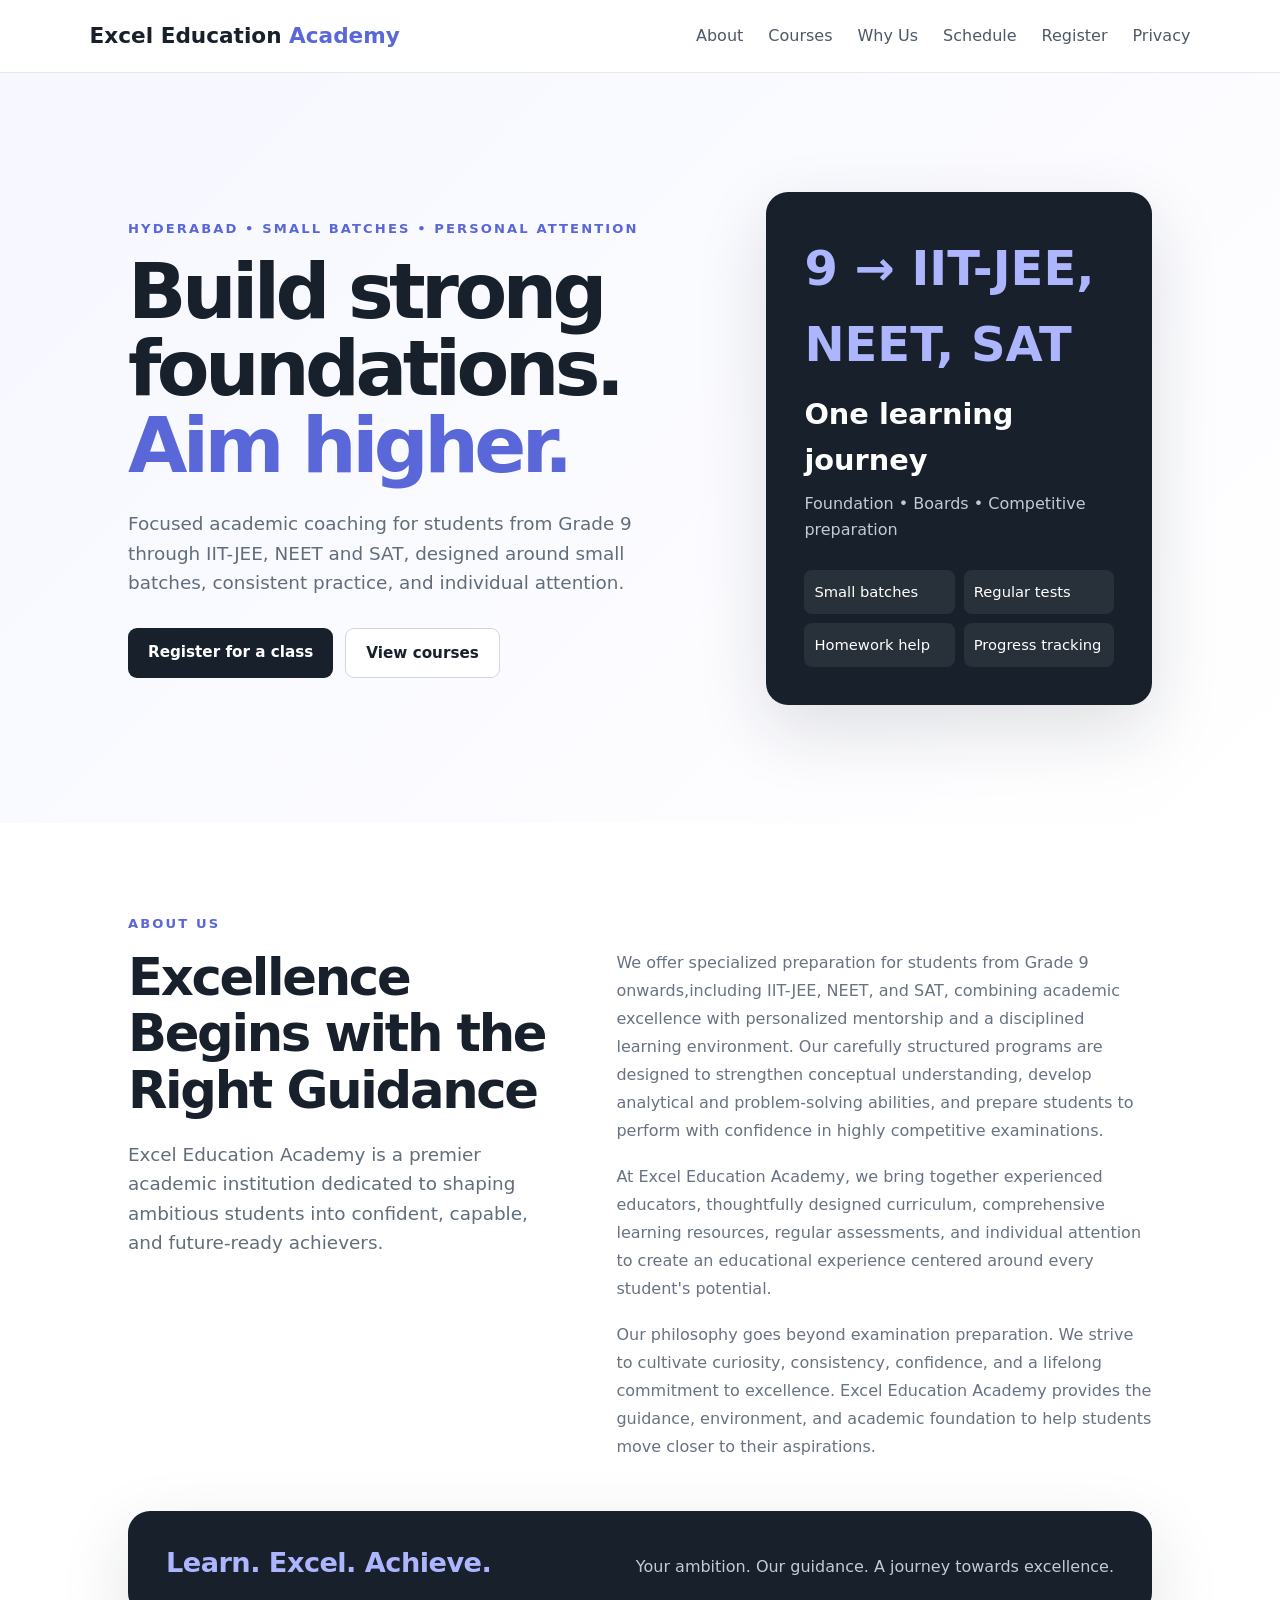
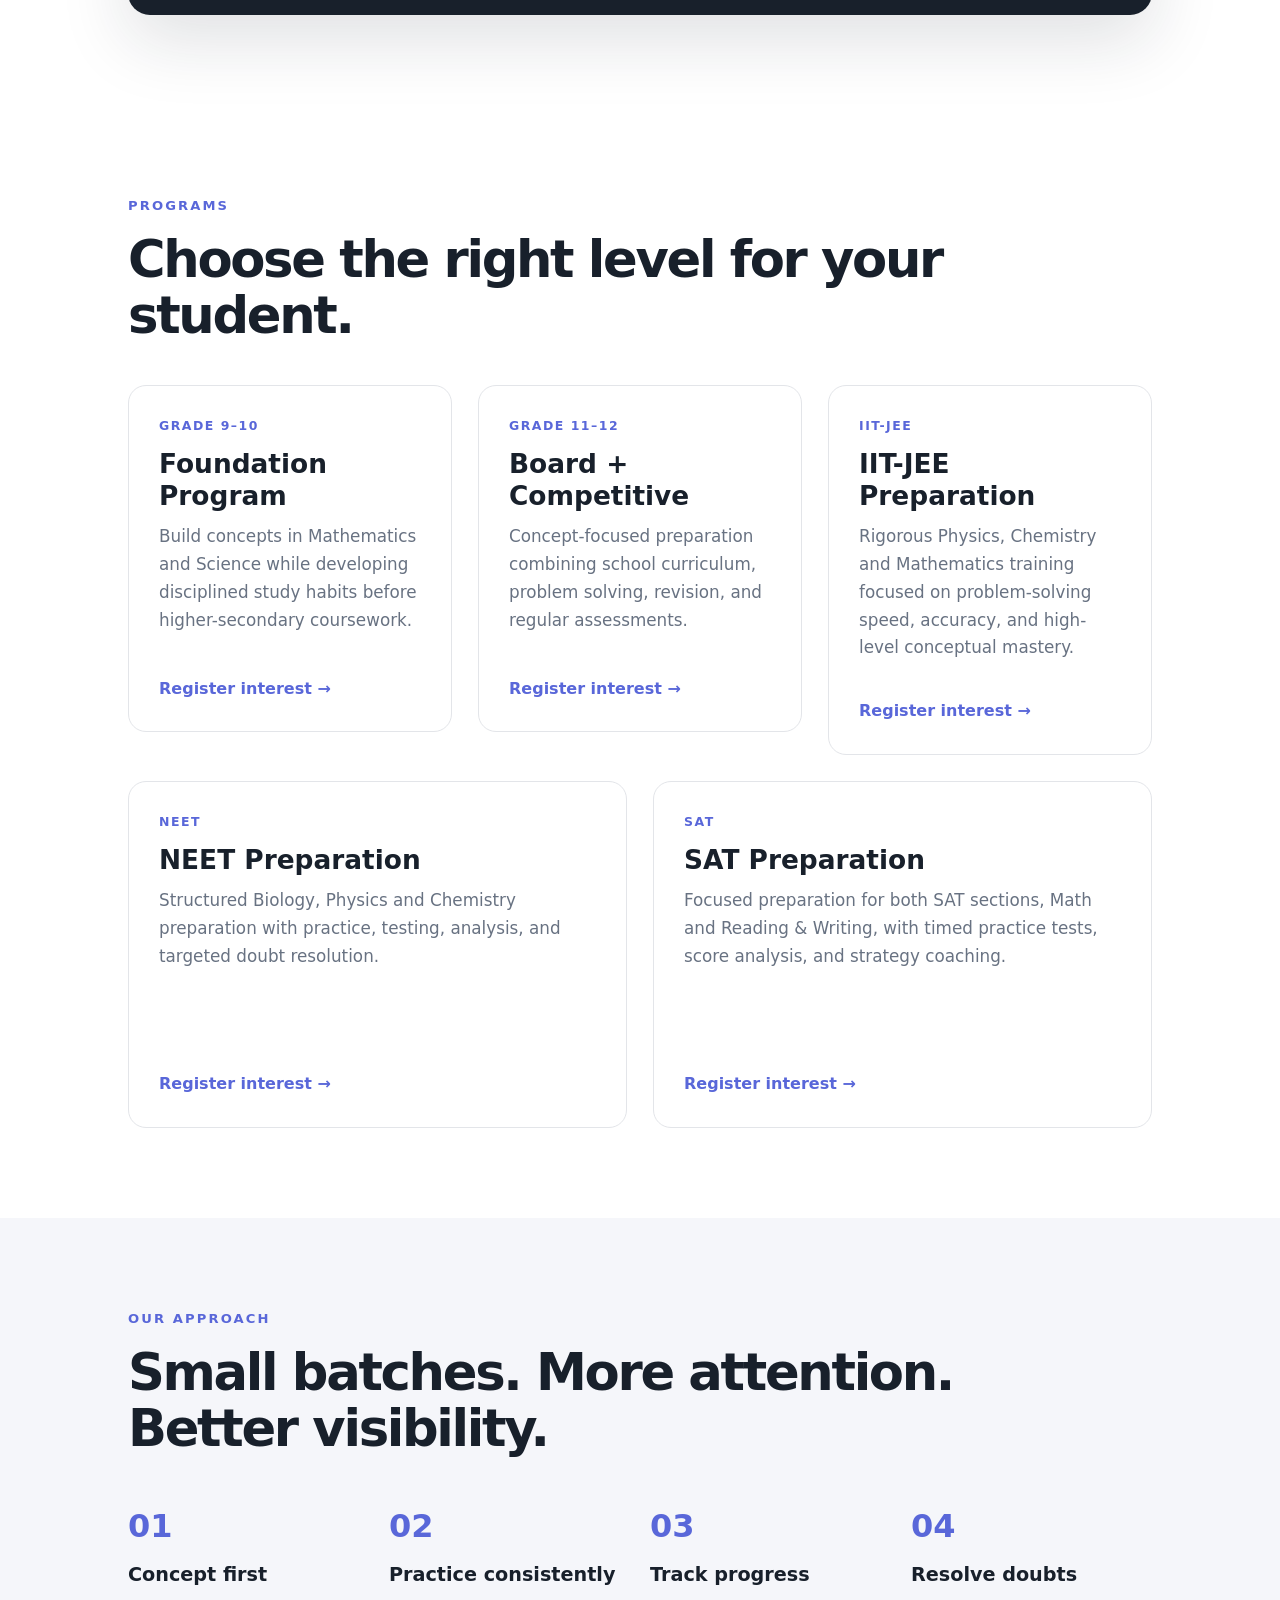
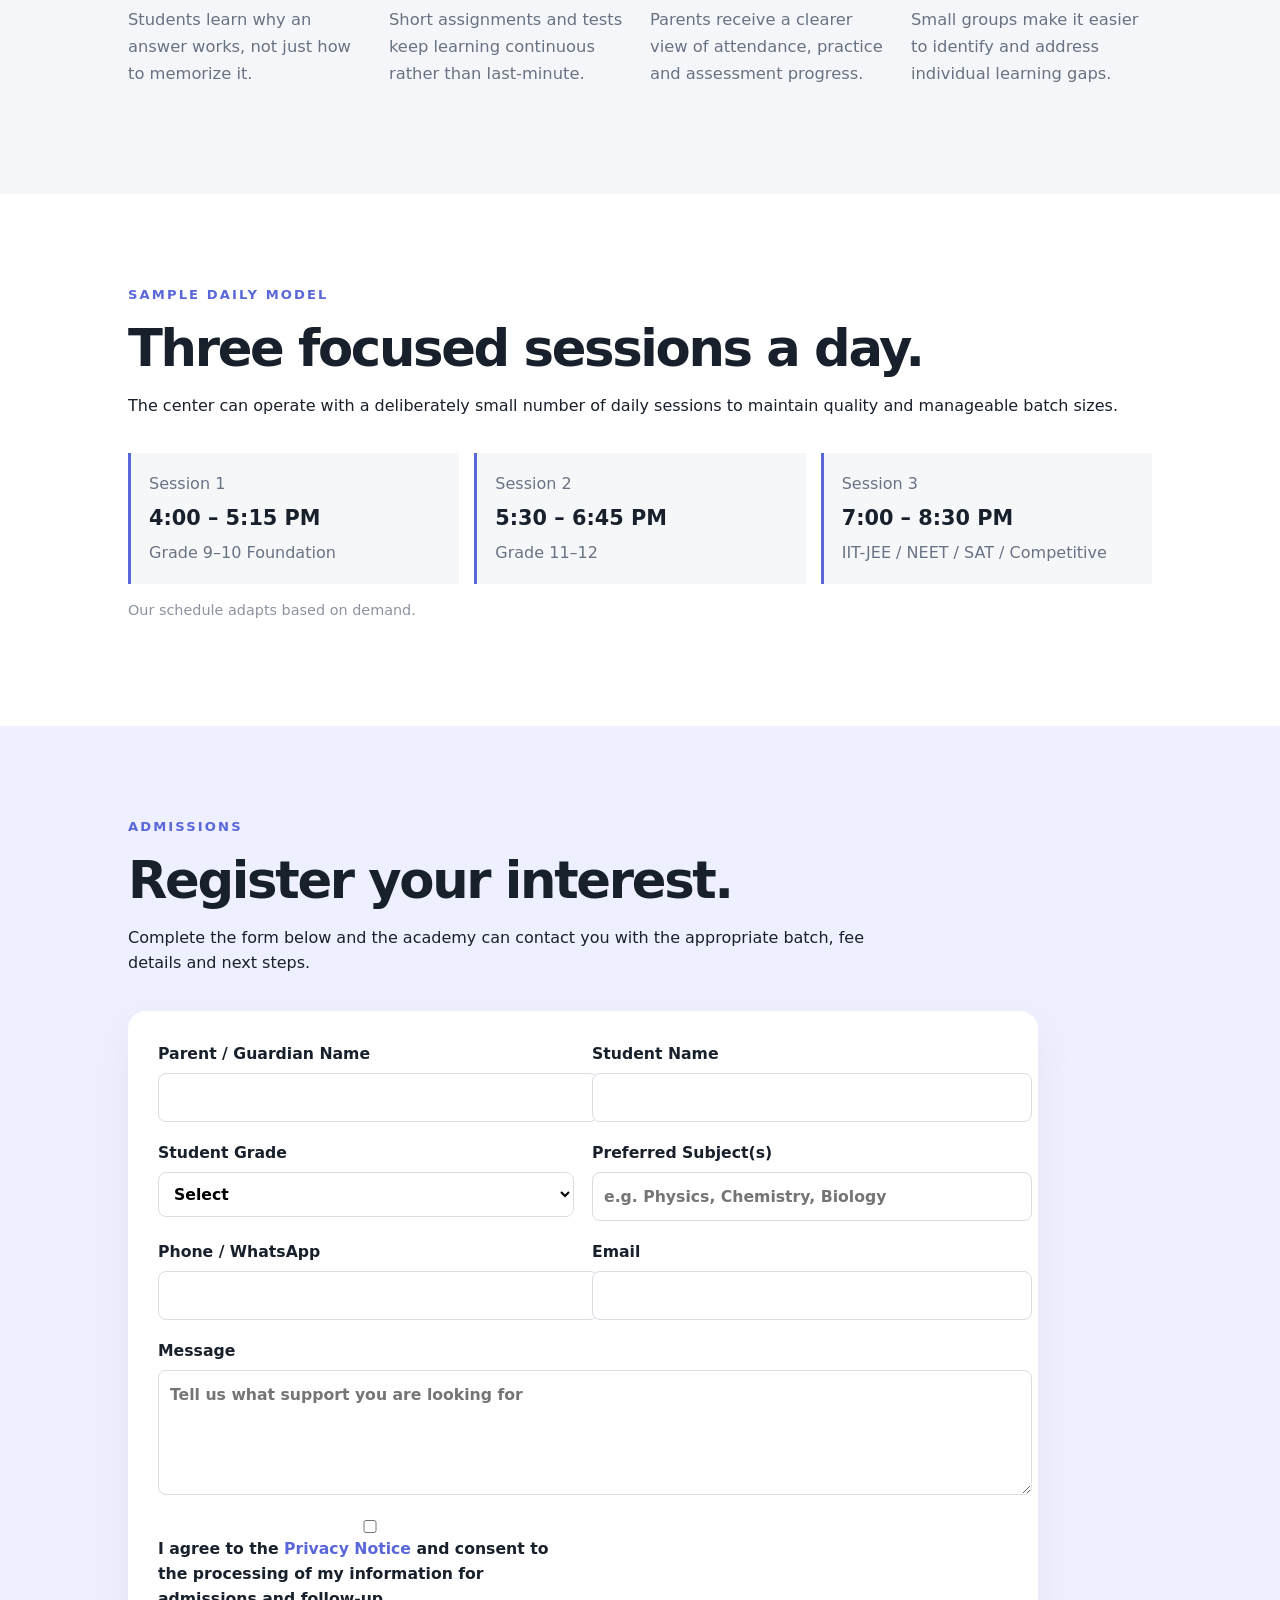
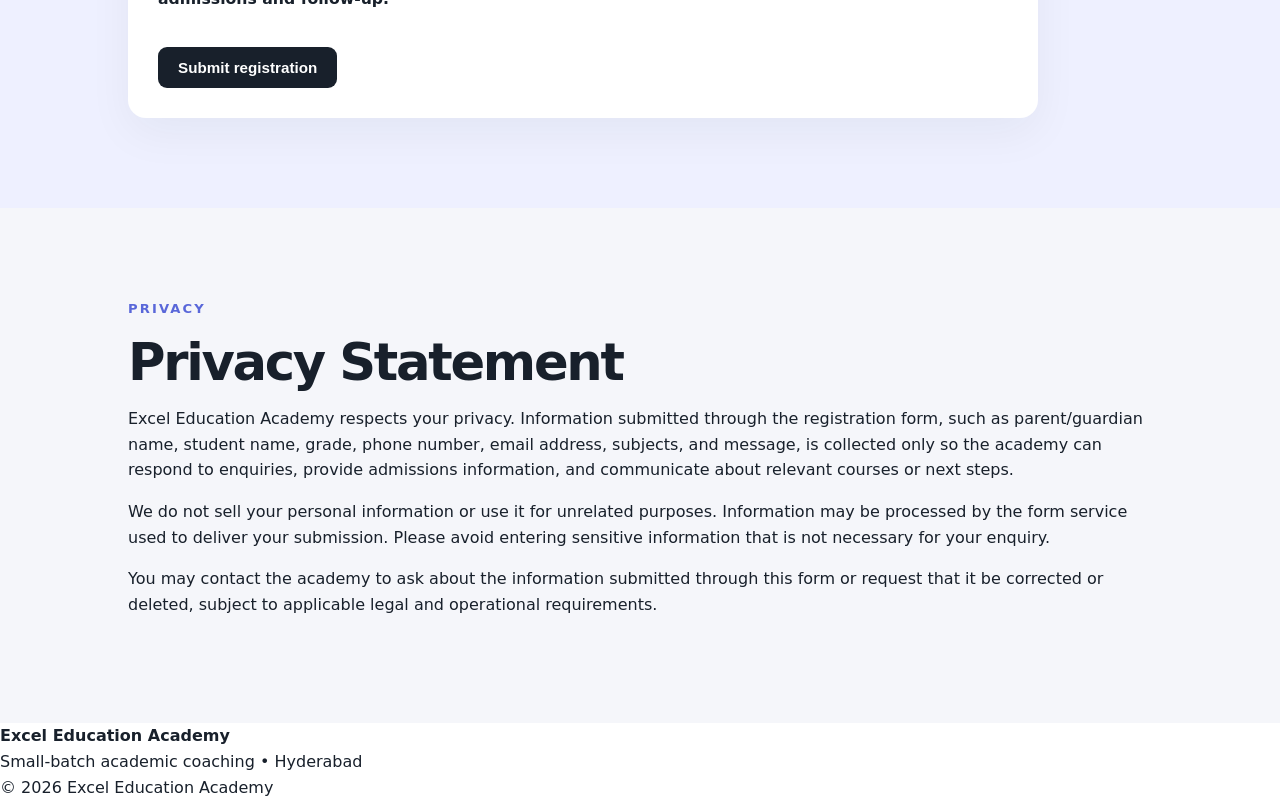
==== commit 5292fc38: "Update index.html" ====
--- a/index.html
+++ b/index.html
@@ -172,46 +172,30 @@
       </form>
   </div>
 </section>
-
-
 <section id="privacy" class="section pale">
-  <div class="eyebrow">PRIVACY NOTICE</div>
-  <h2>How we use your information</h2>
-  <div class="policy">
-    <p>Excel Education Academy collects the information you provide in the registration form (parent/guardian name, student name, grade, preferred subjects, phone, email, and message) to respond to your inquiry, share admissions information, and manage batch placement.</p>
-    <p>We do not sell your data. We may contact you by phone, WhatsApp, or email regarding admissions and academic programs. You can request deletion or correction of your information by contacting us through the "Register your interest" form section above</a>.</p>
-    <p>Data Retention: We retain inquiry records for up to 12 months unless you ask us to delete them sooner.</p>
-    <p>Third Parties: This form is processed by FormSubmit. Submissions are transmitted via email to the academy’s inbox.</p>
-    <p>Security: We use reasonable administrative and technical safeguards to protect your information.</p>
-    <p>reCAPTCHA: This site is protected by reCAPTCHA and the Google <a href="https://policies.google.com/privacy" target="_blank" rel="noopener">Privacy Policy</a> and <a href="https://policies.google.com/terms" target="_blank" rel="noopener">Terms of Service</a> apply.</p>
-  </div>
-</section>
-
+  <div class="eyebrow">PRIVACY</div>
+  <h2>Privacy Statement</h2>
+  <p class="intro">
+    Excel Education Academy respects your privacy. Information submitted through the
+    registration form, such as parent/guardian name, student name, grade, phone number,
+    email address, subjects, and message, is collected only so the academy can respond
+    to enquiries, provide admissions information, and communicate about relevant
+    courses or next steps.
+  </p>
+  <p class="intro">
+    We do not sell your personal information or use it for unrelated purposes.
+    Information may be processed by the form service used to deliver your submission.
+    Please avoid entering sensitive information that is not necessary for your enquiry.
+  </p>
+  <p class="intro">
+    You may contact the academy to ask about the information submitted through this form
+    or request that it be corrected or deleted, subject to applicable legal and
+    operational requirements.
+  </p>
+</section>
 <footer>
   <div><strong>Excel Education Academy</strong><br>Small-batch academic coaching • Hyderabad</div>
   <div>© 2026 Excel Education Academy</div>
 </footer>
-
-<script>
-  // Prevent submission if reCAPTCHA is not completed
-  document.addEventListener('DOMContentLoaded', function() {
-    var form = document.querySelector('#register form');
-    if (!form) return;
-    form.addEventListener('submit', function(e) {
-      try {
-        var response = (typeof grecaptcha !== 'undefined') ? grecaptcha.getResponse() : '';
-        if (!response) {
-          e.preventDefault();
-          alert('Please complete the reCAPTCHA to submit the form.');
-          return false;
-        }
-      } catch (err) {
-        // If grecaptcha is unavailable, allow form to proceed but log to console
-        console.warn('reCAPTCHA not available:', err);
-      }
-    });
-  });
-</script>
-
 </body>
 </html>
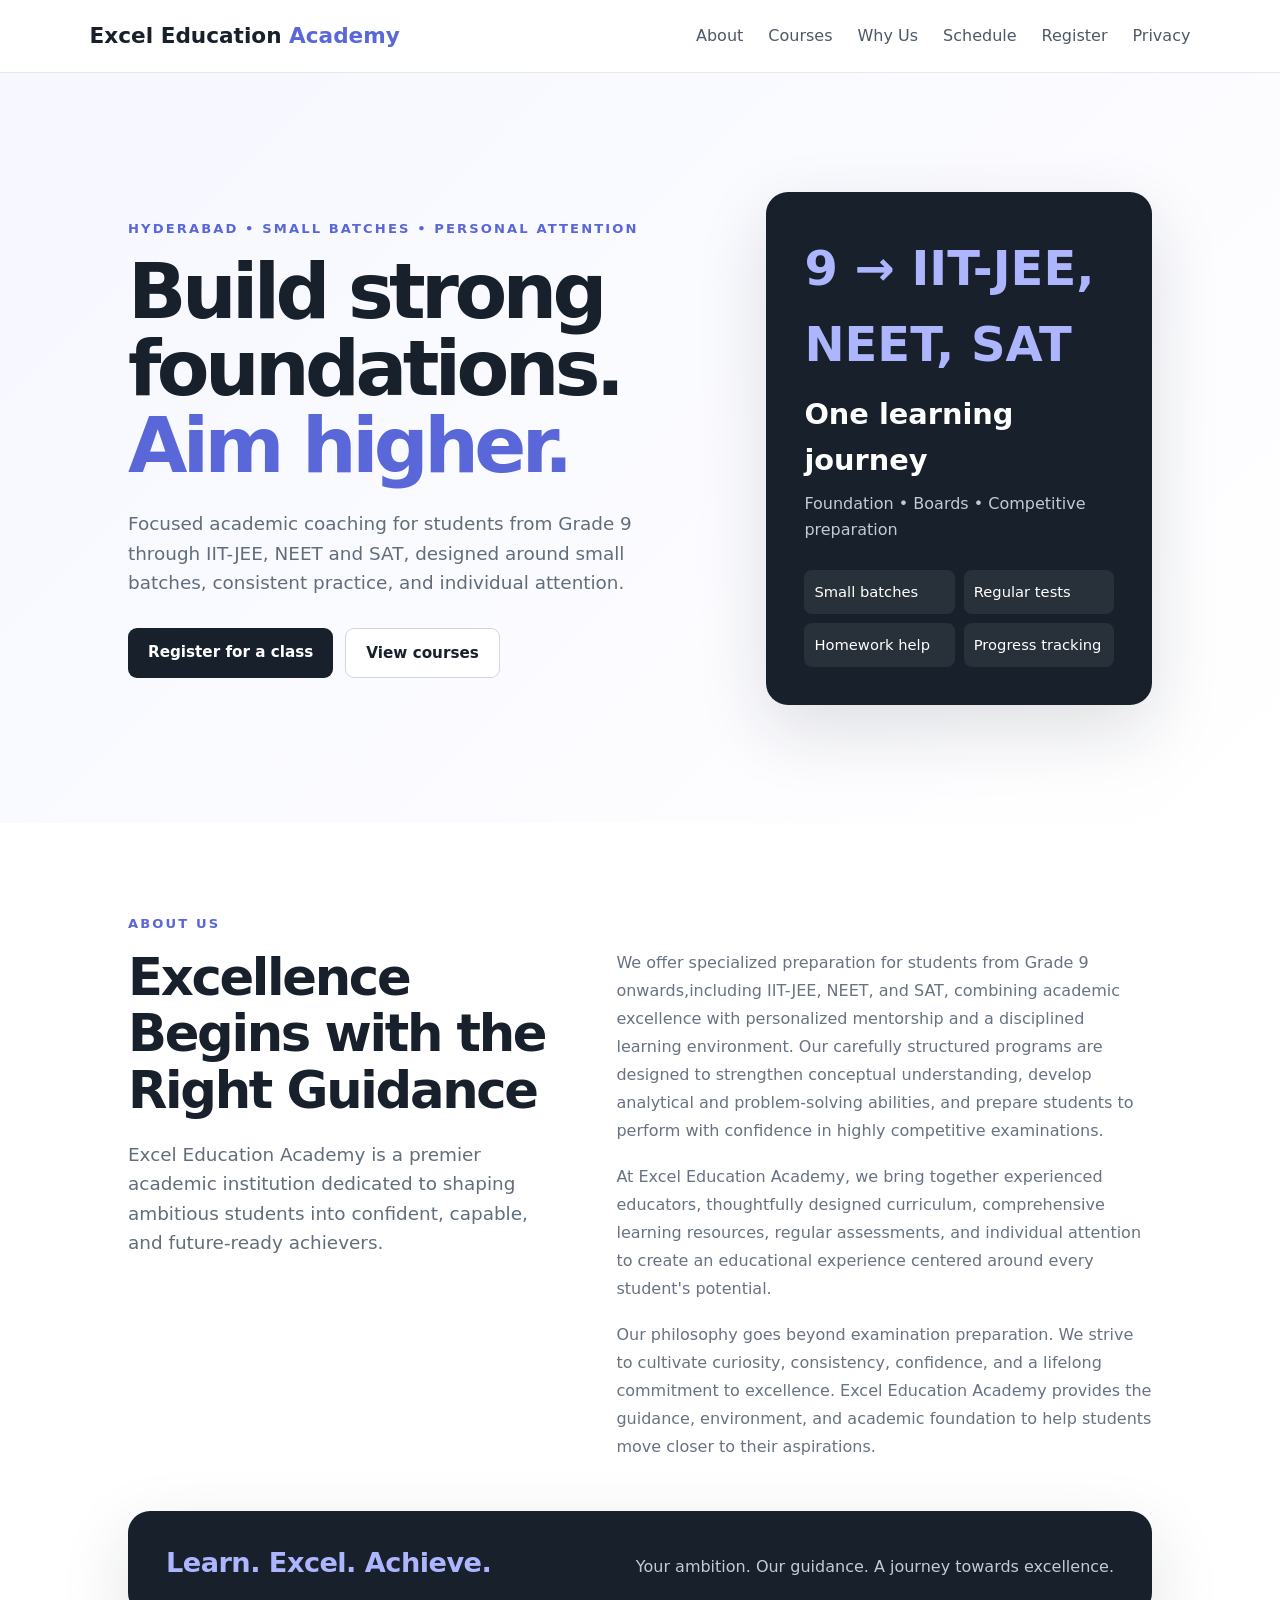
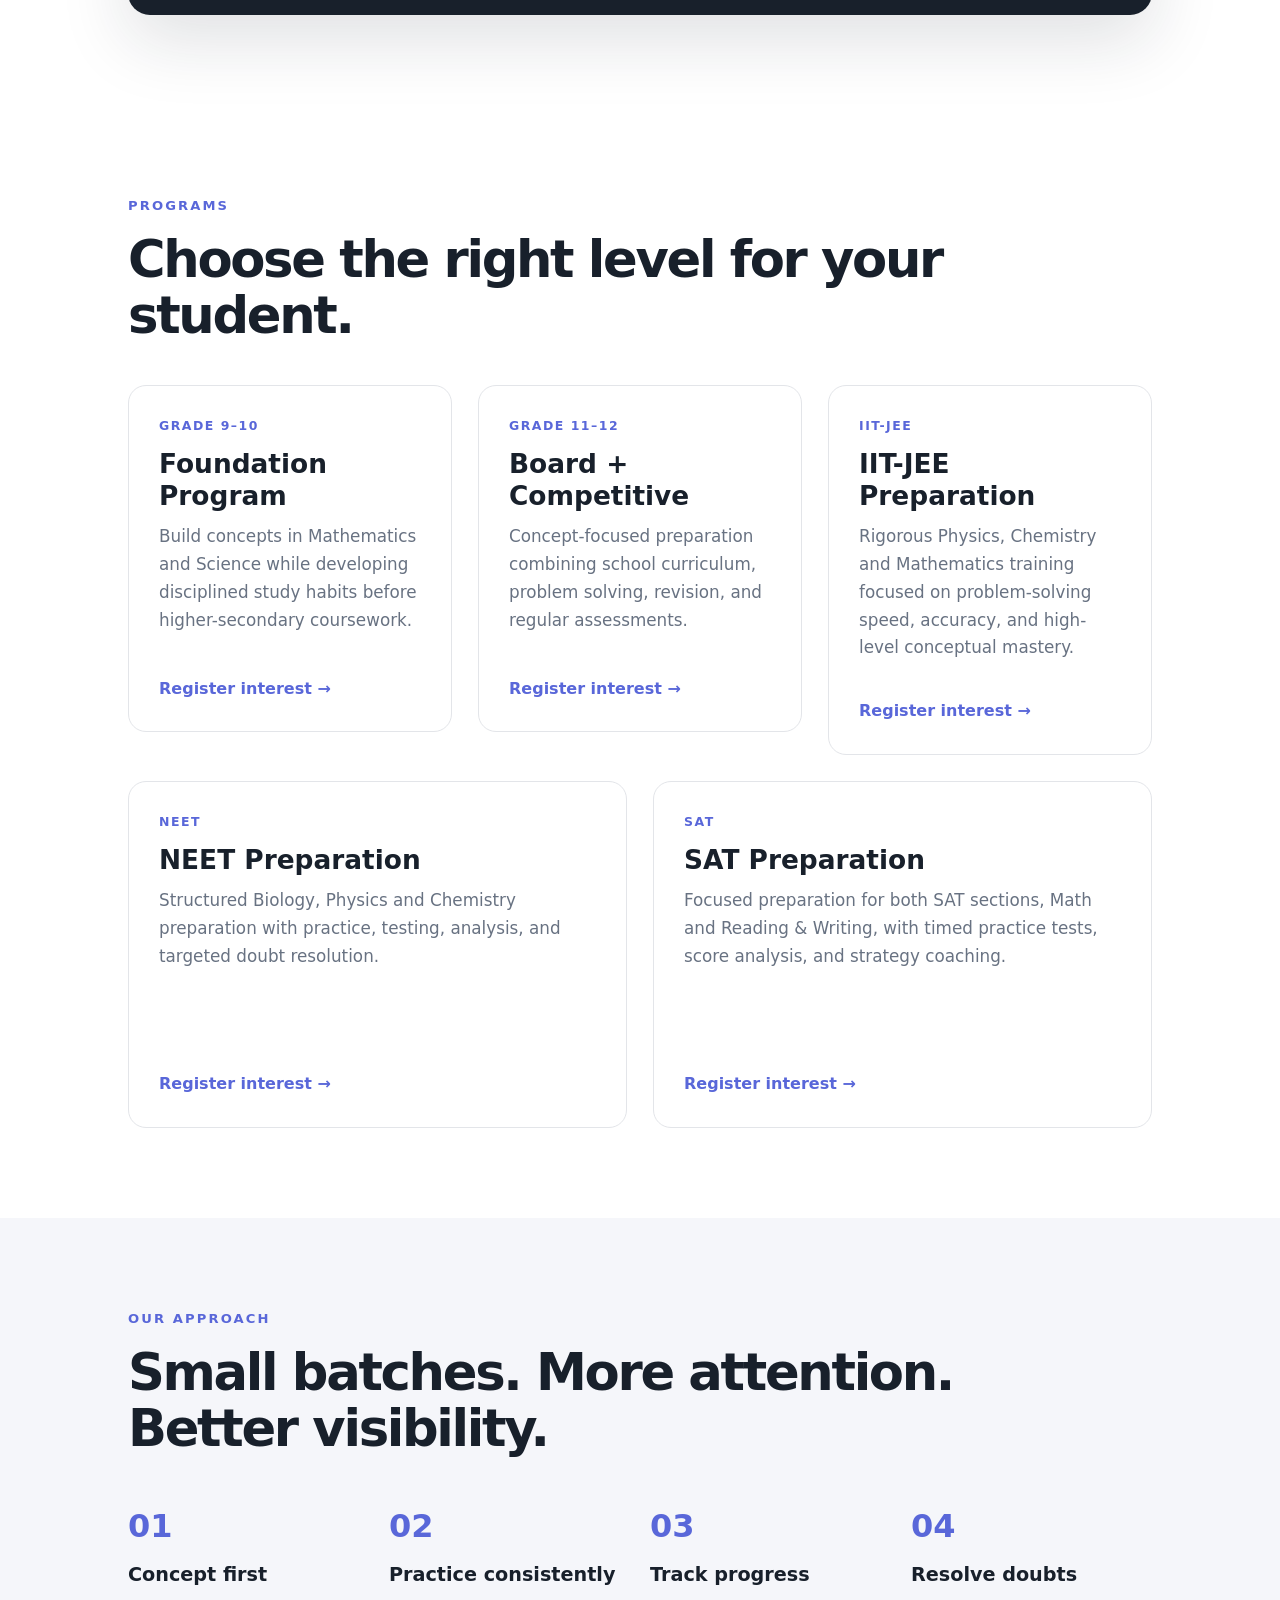
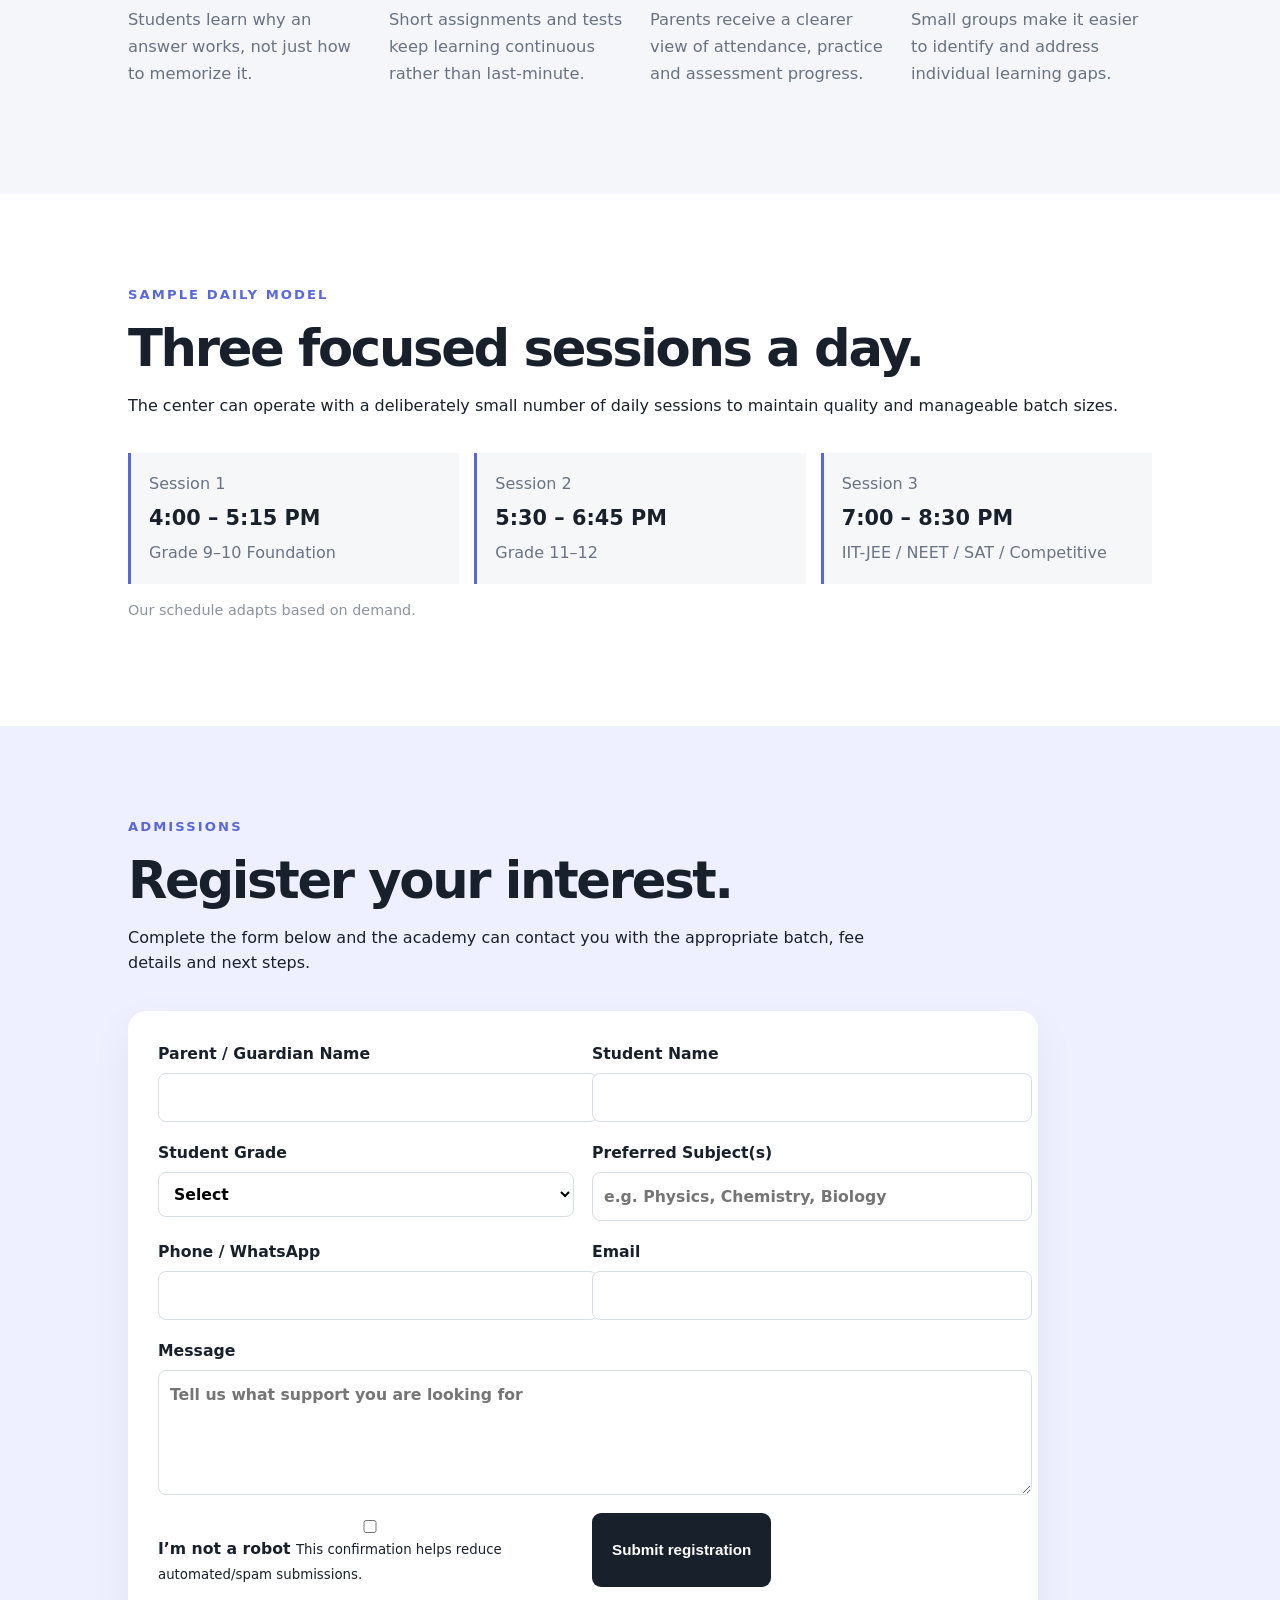
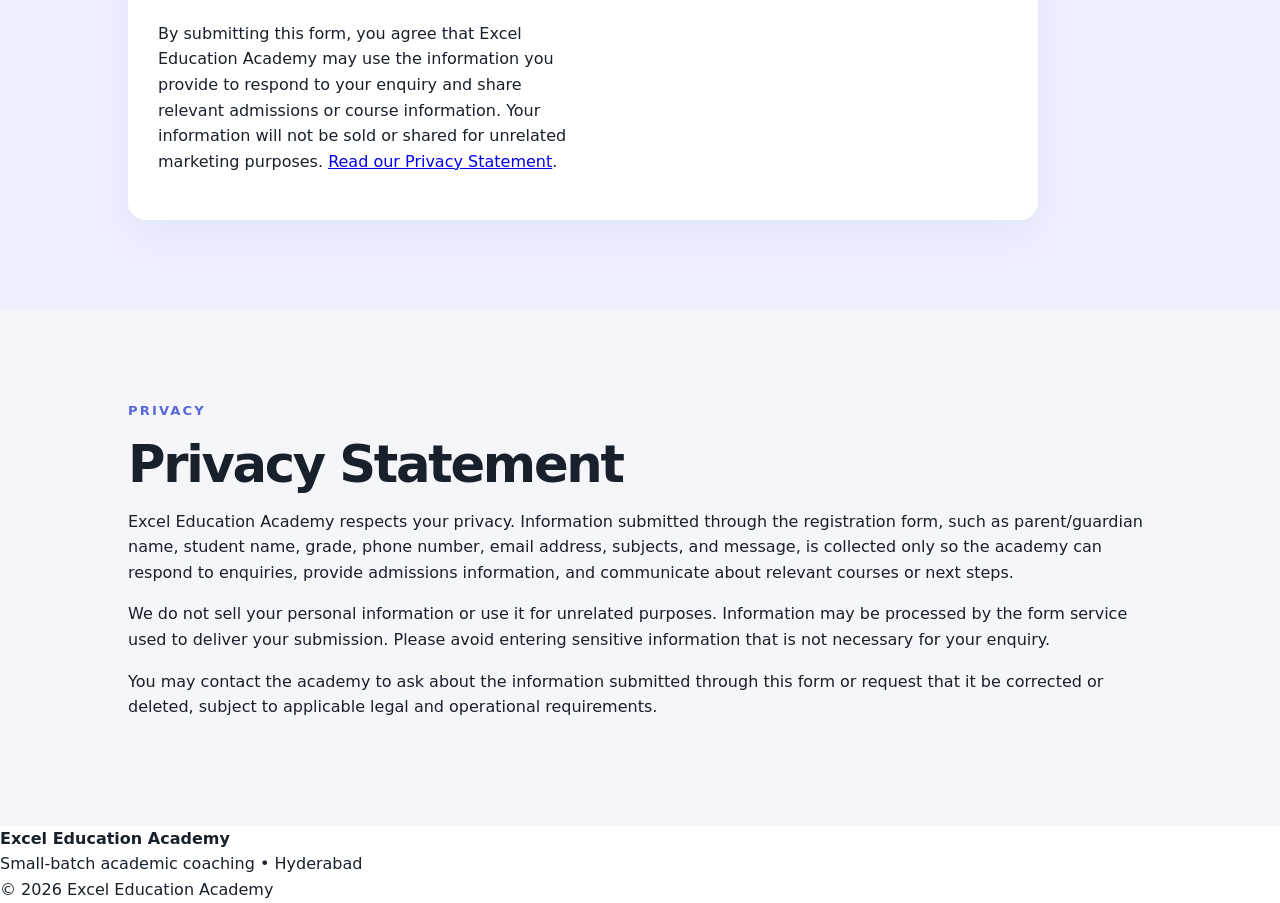
==== commit 7440fb93: "Update index.html" ====
--- a/index.html
+++ b/index.html
@@ -163,16 +163,26 @@
       <label>Phone / WhatsApp<input required name="phone" type="tel"></label>
       <label>Email<input required name="email" type="email"></label>
       <label>Message<textarea name="message" rows="4" placeholder="Tell us what support you are looking for"></textarea></label>
-      <label class="consent">
-        <input required type="checkbox" name="privacy_consent" value="yes">
-        I agree to the <a href="#privacy">Privacy Notice</a> and consent to the processing of my information for admissions and follow-up.
-      </label>
-      <div class="g-recaptcha" data-sitekey="YOUR_SITE_KEY"></div>
+      <div class="captcha-box" aria-label="Spam protection">
+        <label>
+          <input type="checkbox" required name="captcha_confirmation" value="confirmed">
+          I’m not a robot
+        </label>
+        <small>This confirmation helps reduce automated/spam submissions.</small>
+      </div>
       <button class="btn dark" type="submit">Submit registration</button>
+      <p class="privacy-consent">
+        By submitting this form, you agree that Excel Education Academy may use the
+        information you provide to respond to your enquiry and share relevant admissions
+        or course information. Your information will not be sold or shared for unrelated
+        marketing purposes.
+        <a href="#privacy">Read our Privacy Statement</a>.
+      </p>
       </form>
   </div>
 </section>
-<section id="privacy" class="section pale">
+    
+      <section id="privacy" class="section pale">
   <div class="eyebrow">PRIVACY</div>
   <h2>Privacy Statement</h2>
   <p class="intro">
